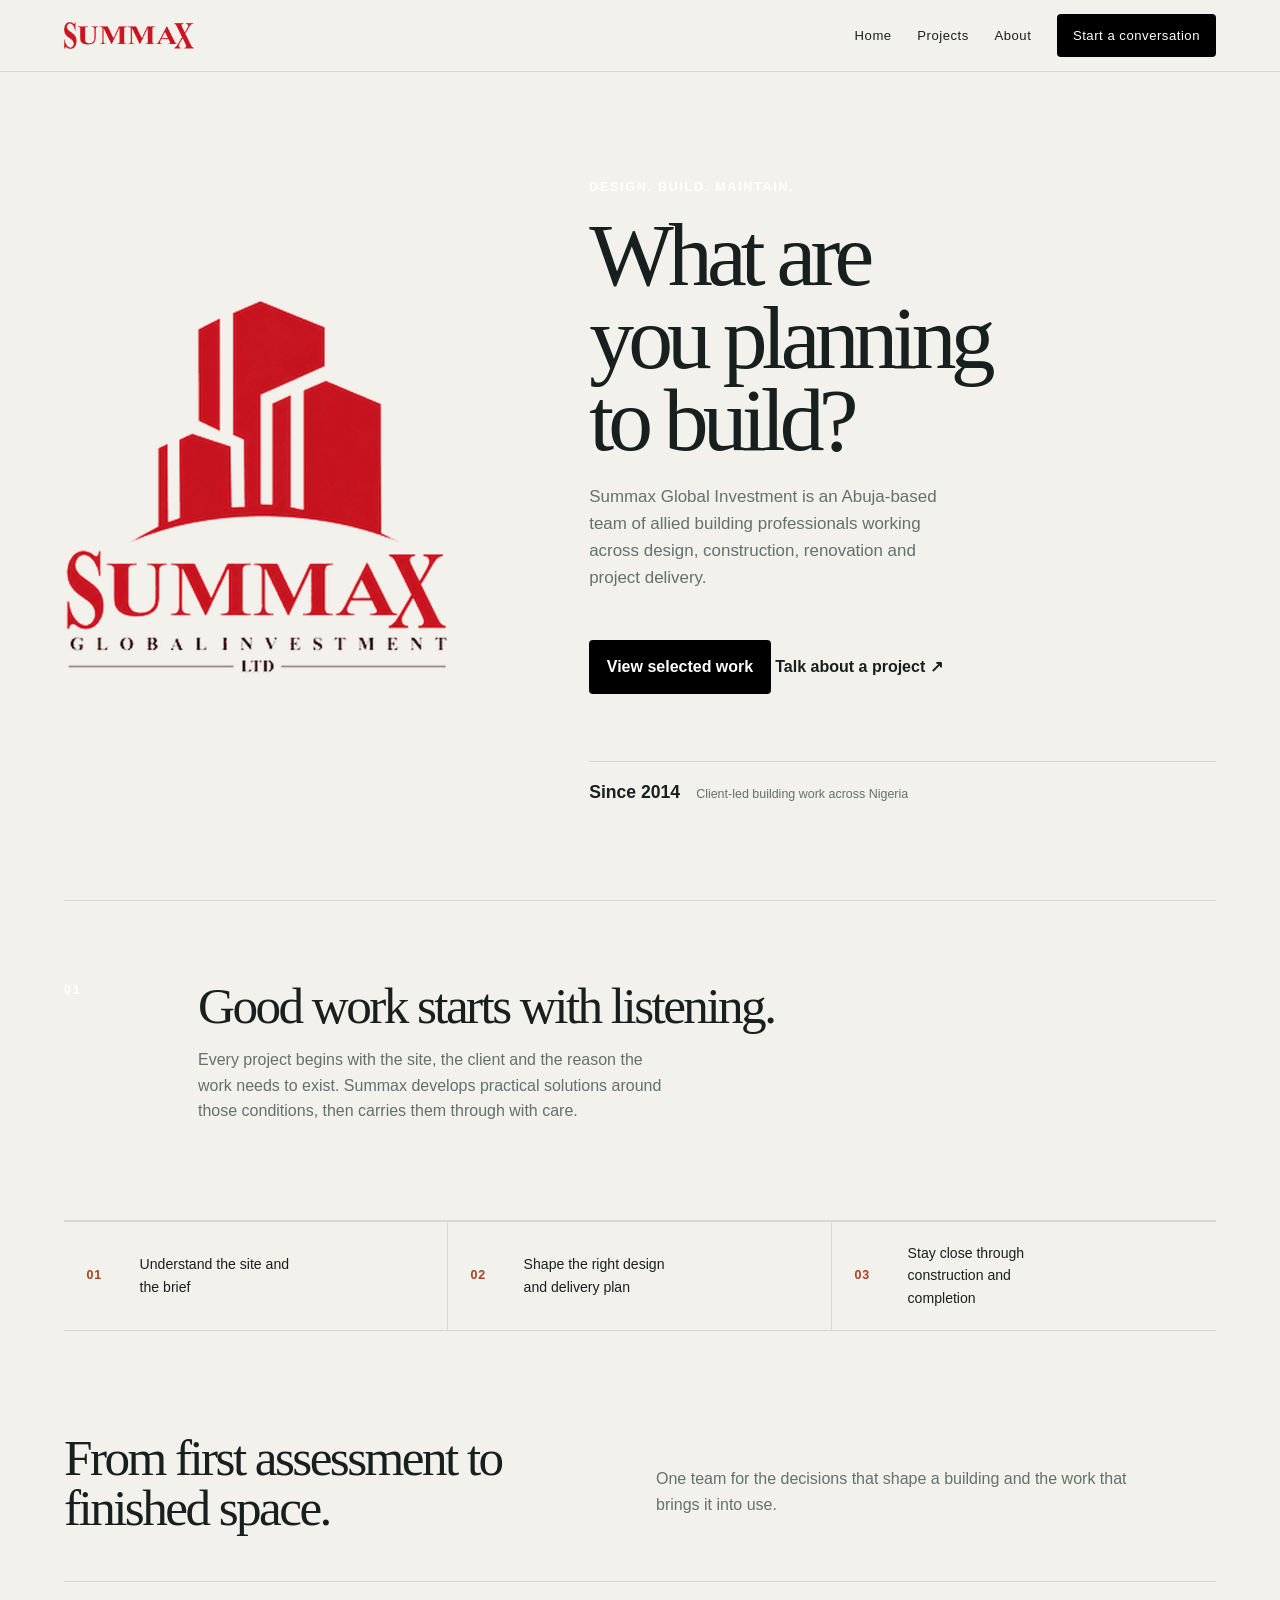
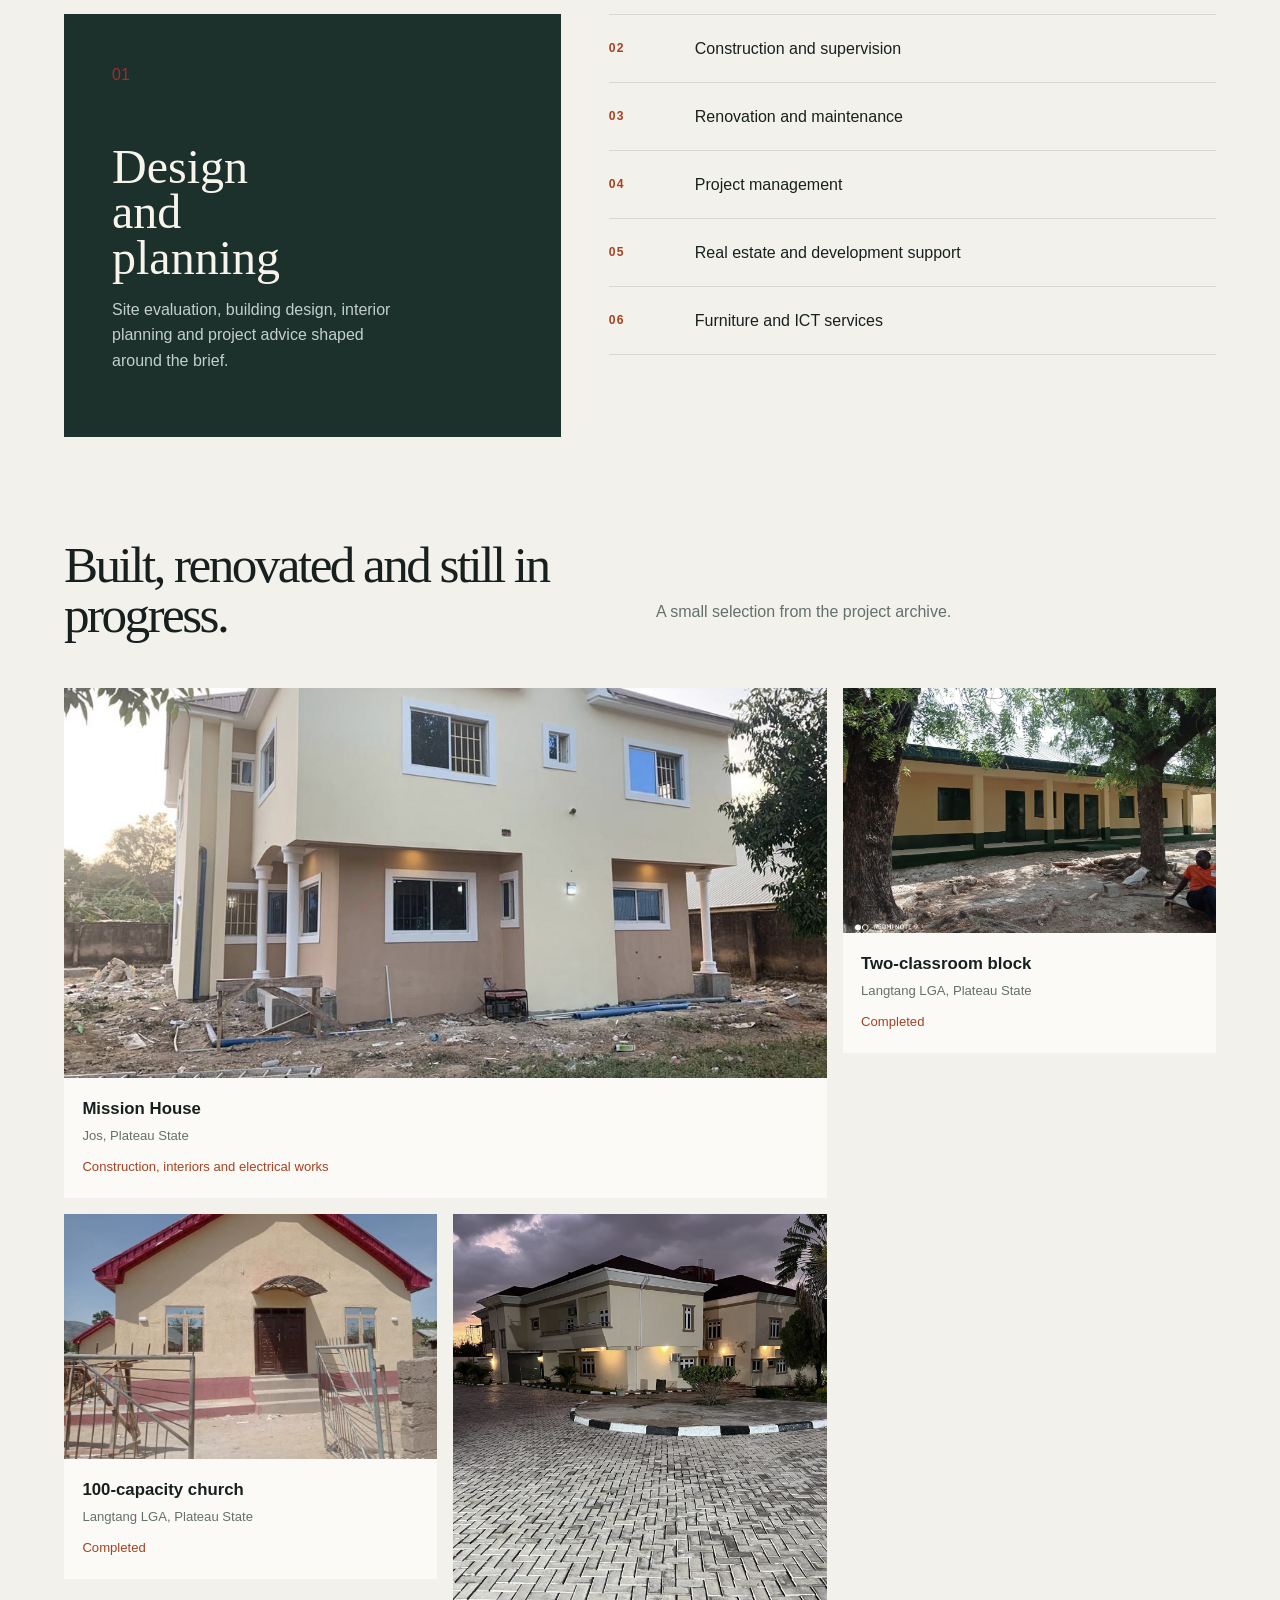
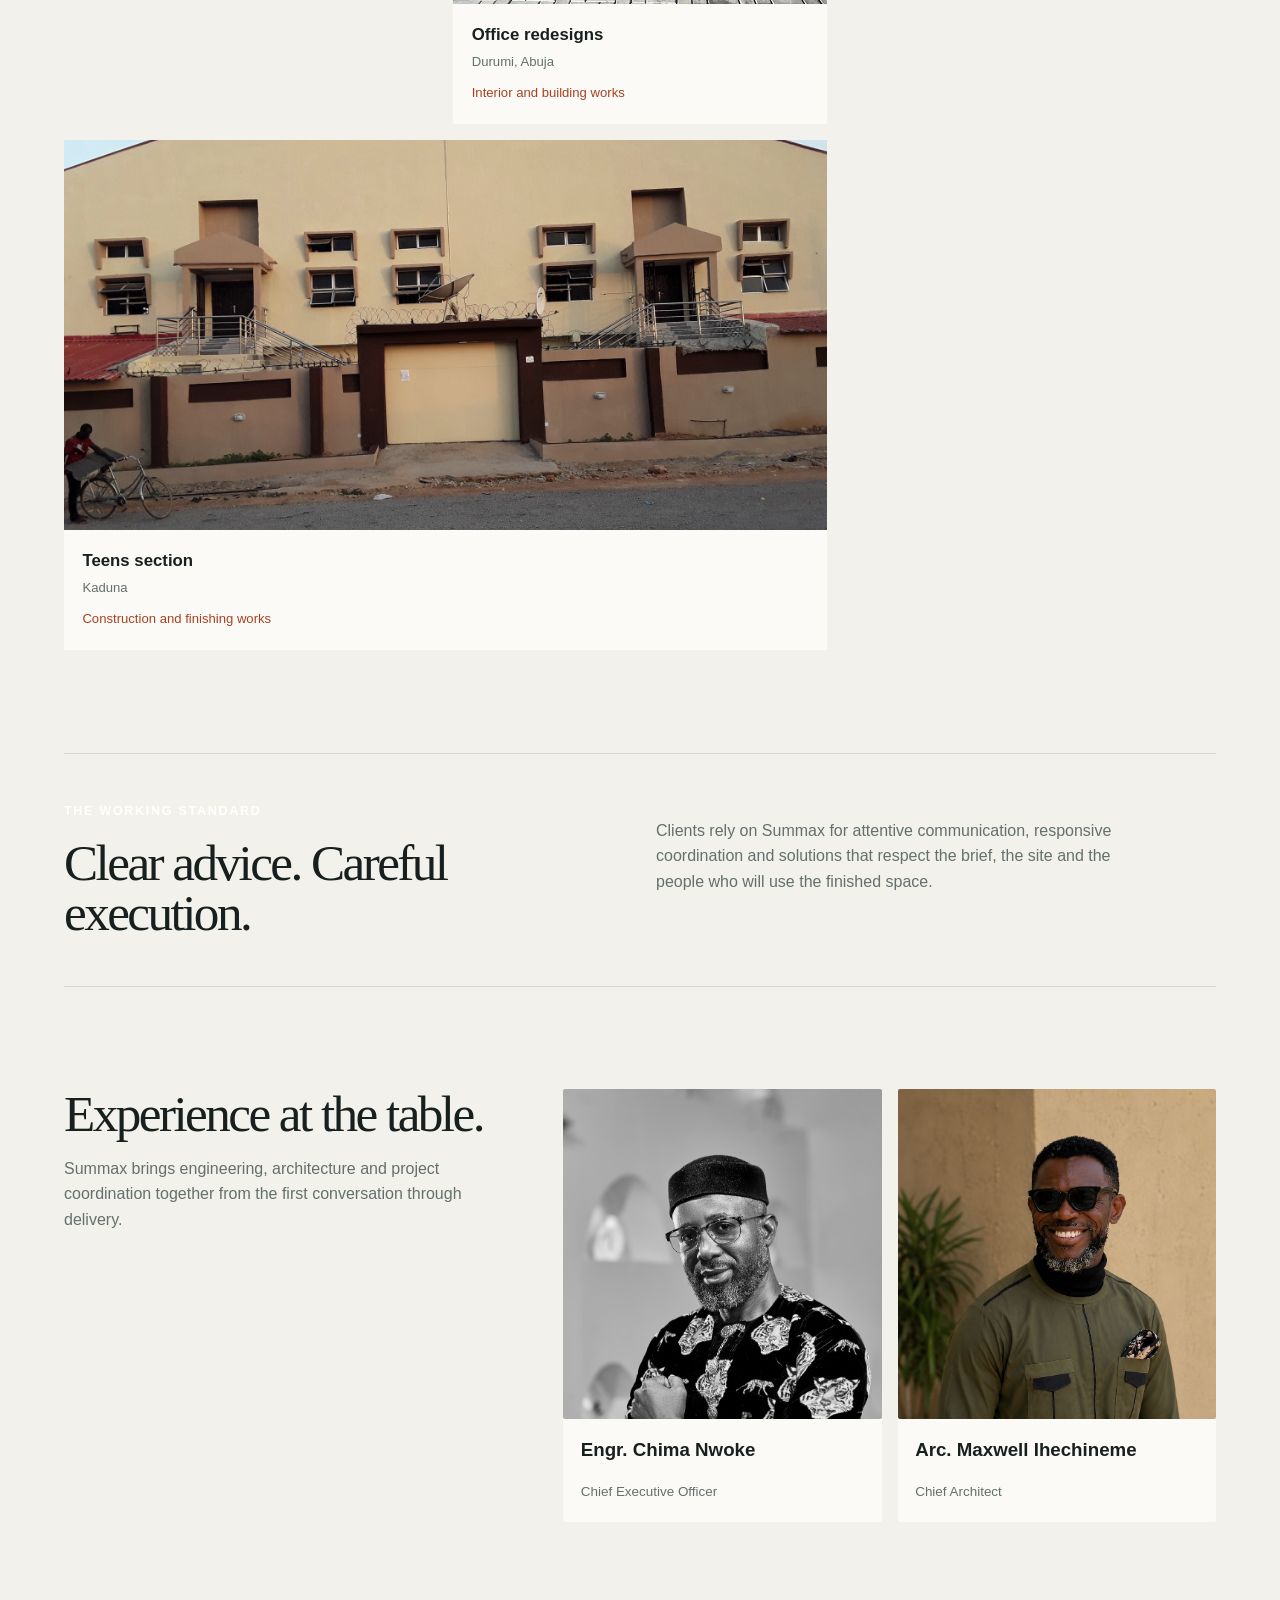
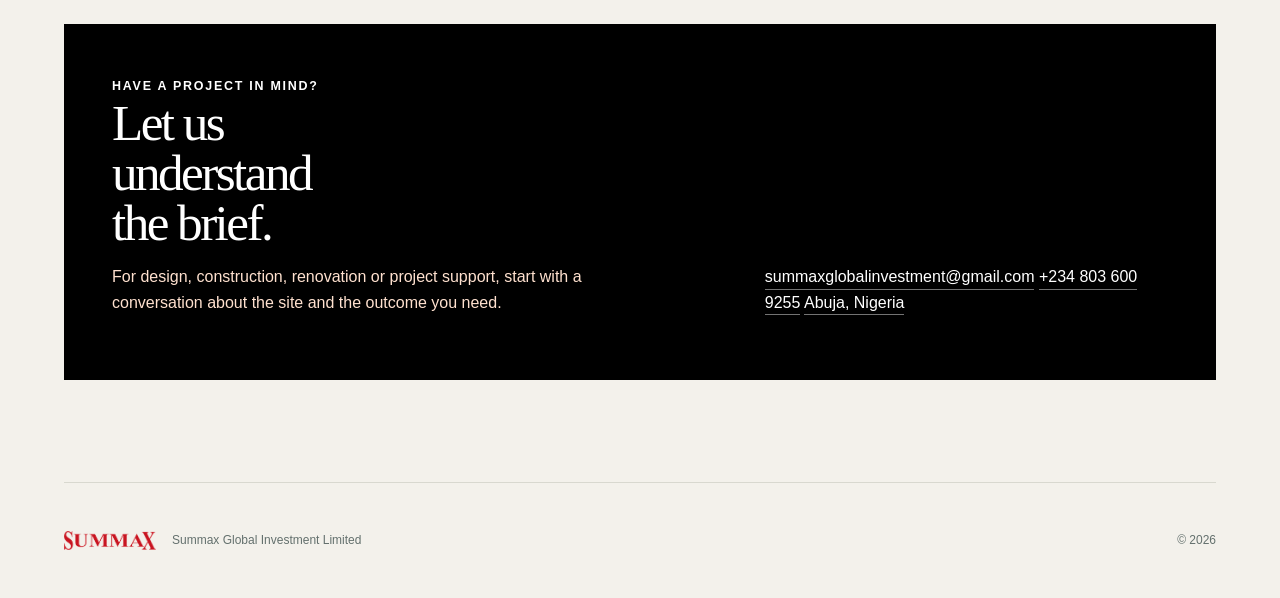
==== index.html @ 80366b3c "Update website changes" ====
<!DOCTYPE html>
<html xmlns="http://www.w3.org/1999/xhtml" lang="en" xml:lang="en"><head>

<meta charset="utf-8">
<meta name="generator" content="quarto-1.9.36">

<meta name="viewport" content="width=device-width, initial-scale=1.0, user-scalable=yes">


<title>Summax Global Investment</title>
<style>
/* Default styles provided by pandoc.
** See https://pandoc.org/MANUAL.html#variables-for-html for config info.
*/
code{white-space: pre-wrap;}
span.smallcaps{font-variant: small-caps;}
div.columns{display: flex; gap: min(4vw, 1.5em);}
div.column{flex: auto; overflow-x: auto;}
div.hanging-indent{margin-left: 1.5em; text-indent: -1.5em;}
ul.task-list{list-style: none;}
ul.task-list li input[type="checkbox"] {
  width: 0.8em;
  margin: 0 0.8em 0.2em -1em; /* quarto-specific, see https://github.com/quarto-dev/quarto-cli/issues/4556 */ 
  vertical-align: middle;
}
.display.math{display: block; text-align: center; margin: 0.5rem auto;}
</style>


<link href="./assets/summax_icon_transparent_large.png" rel="icon" type="image/png">
<script src="site_libs/clipboard/clipboard.min.js"></script>
<script src="site_libs/quarto-html/tabby.min.js"></script>
<script src="site_libs/quarto-html/popper.min.js"></script>
<script src="site_libs/quarto-html/tippy.umd.min.js"></script>
<link href="site_libs/quarto-html/tippy.css" rel="stylesheet">
<link href="site_libs/quarto-html/light-border.css" rel="stylesheet">
<link href="site_libs/quarto-html/quarto-html-640605f58ae58ee79329c070719e555b.min.css" rel="stylesheet" append-hash="true" data-mode="light">
<link href="site_libs/quarto-html/quarto-syntax-highlighting-845c23b38eaddc0f92fda52bfe77a8c8.css" rel="stylesheet" id="quarto-text-highlighting-styles">
<style>html{ scroll-behavior: smooth; }</style>


<link rel="stylesheet" href="styles.css">
</head>

<body>


<header id="title-block-header">
<h1 class="title">Summax Global Investment</h1>

</header>


<nav class="site-nav" aria-label="Main navigation">
<a class="site-nav-brand" href="index.html" aria-label="Summax Global Investment — home"><img class="brand-full" src="assets/logo-wordmark.png" alt="Summax Global Investment" width="849" height="177"></a>
<div class="site-nav-links">
<a href="index.html">Home</a><a href="projects.html">Projects</a><a href="about.html">About</a><a class="site-nav-cta" href="about.html#contact"><span class="cta-full">Start a conversation</span><span class="cta-short">Contact</span></a>
</div>
</nav>
<div class="hero">
<div class="hero-logo">
<p><img src="assets/logo-lockup.png" alt="Summax Global Investment" width="572" height="560"></p>
</div>
<div class="hero-copy">
<p class="kicker">
Design. Build. Maintain.
</p>
<h1 id="what-are-you-planning-to-build">What are you planning to build?</h1>
<p>Summax Global Investment is an Abuja-based team of allied building professionals working across design, construction, renovation and project delivery.</p>
<div class="hero-actions">
<p><a class="button button-primary" href="#projects">View selected work</a> <a class="text-link" href="#contact">Talk about a project <span aria-hidden="true">↗</span></a></p>
</div>
<div class="hero-note">
<strong>Since 2014</strong><span>Client-led building work across Nigeria</span>
</div>
</div>
</div>
<div class="intro-band">
<div class="section-index">
01
</div>
<div>
<h2>
Good work starts with listening.
</h2>
<p>
Every project begins with the site, the client and the reason the work needs to exist. Summax develops practical solutions around those conditions, then carries them through with care.
</p>
</div>
</div>
<div class="approach-strip" aria-label="How Summax works">
<div>
<strong>01</strong><span>Understand the site and the brief</span>
</div>
<div>
<strong>02</strong><span>Shape the right design and delivery plan</span>
</div>
<div>
<strong>03</strong><span>Stay close through construction and completion</span>
</div>
</div>
<h2 id="services">Services</h2>
<div class="section-heading">
<h2>
From first assessment to finished space.
</h2>
<p>
One team for the decisions that shape a building and the work that brings it into use.
</p>
</div>
<div class="services-grid">
<div class="service-feature">
<span class="service-number">01</span>
<h3>
Design and planning
</h3>
<p>
Site evaluation, building design, interior planning and project advice shaped around the brief.
</p>
</div>
<div class="service-list">
<div>
<strong>02</strong><span>Construction and supervision</span>
</div>
<div>
<strong>03</strong><span>Renovation and maintenance</span>
</div>
<div>
<strong>04</strong><span>Project management</span>
</div>
<div>
<strong>05</strong><span>Real estate and development support</span>
</div>
<div>
<strong>06</strong><span>Furniture and ICT services</span>
</div>
</div>
</div>
<h2 id="projects">Selected work</h2>
<div class="section-heading section-heading-projects">
<h2>
Built, renovated and still in progress.
</h2>
<p>
A small selection from the project archive.
</p>
</div>
<div class="project-grid">
<div class="project-card project-card-wide">
<img src="assets/projects/mission-house-back.jpg" alt="Mission House exterior and surrounding site">
<div class="project-copy">
<h3>
Mission House
</h3>
<p>
Jos, Plateau State
</p>
<span>Construction, interiors and electrical works</span>
</div>
</div>
<div class="project-card">
<img src="assets/projects/langtang-school.jpg" alt="Completed classroom block at Langtang">
<div class="project-copy">
<h3>
Two-classroom block
</h3>
<p>
Langtang LGA, Plateau State
</p>
<span>Completed</span>
</div>
</div>
<div class="project-card">
<img src="assets/projects/church-front.jpg" alt="Front elevation of a 100-capacity church">
<div class="project-copy">
<h3>
100-capacity church
</h3>
<p>
Langtang LGA, Plateau State
</p>
<span>Completed</span>
</div>
</div>
<div class="project-card project-card-tall">
<img src="assets/projects/durumi-office.jpg" alt="Redesigned Living Faith Church office in Durumi">
<div class="project-copy">
<h3>
Office redesigns
</h3>
<p>
Durumi, Abuja
</p>
<span>Interior and building works</span>
</div>
</div>
<div class="project-card project-card-wide">
<img src="assets/projects/teens-church.jpg" alt="Living Faith Church teens section under construction">
<div class="project-copy">
<h3>
Teens section
</h3>
<p>
Kaduna
</p>
<span>Construction and finishing works</span>
</div>
</div>
</div>
<div class="project-detail">
<div>
<span class="kicker">The working standard</span>
<h2>
Clear advice. Careful execution.
</h2>
</div>
<p>
Clients rely on Summax for attentive communication, responsive coordination and solutions that respect the brief, the site and the people who will use the finished space.
</p>
</div>
<h2 id="team">The people behind the work</h2>
<div class="team-layout">
<div class="team-intro">
<h2>
Experience at the table.
</h2>
<p>
Summax brings engineering, architecture and project coordination together from the first conversation through delivery.
</p>
</div>
<div class="team-grid">
<div class="person-card">
<img src="assets/people/chima-nwoke.jpg" class="img-fluid" alt="Portrait of Engr. Chima Nwoke">
<h3>
Engr. Chima Nwoke
</h3>
<p>
Chief Executive Officer
</p>
</div>
<div class="person-card">
<img src="assets/people/maxwell-ihechineme.jpg" class="img-fluid" alt="Portrait of Arc. Maxwell Ihechineme">
<h3>
Arc. Maxwell Ihechineme
</h3>
<p>
Chief Architect
</p>
</div>
</div>
</div>
<div id="contact" class="contact-panel">
<div>
<span class="kicker">Have a project in mind?</span>
<h2>
Let us understand the brief.
</h2>
<p>
For design, construction, renovation or project support, start with a conversation about the site and the outcome you need.
</p>
</div>
<div class="contact-details">
<p><a href="mailto:summaxglobalinvestment@gmail.com">summaxglobalinvestment@gmail.com</a> <a href="tel:+2348036009255">+234 803 600 9255</a> <span>Abuja, Nigeria</span></p>
</div>
</div>
<footer>
<img src="assets/logo-wordmark.png" alt="Summax Global Investment" width="849" height="177"> <span>Summax Global Investment Limited</span> <span>© 2026</span>
</footer>


<script id="quarto-html-after-body" type="application/javascript">
  window.document.addEventListener("DOMContentLoaded", function (event) {
    const tabsets =  window.document.querySelectorAll(".panel-tabset-tabby")
    tabsets.forEach(function(tabset) {
      const tabby = new Tabby('#' + tabset.id);
    });
    const isCodeAnnotation = (el) => {
      for (const clz of el.classList) {
        if (clz.startsWith('code-annotation-')) {                     
          return true;
        }
      }
      return false;
    }
    const onCopySuccess = function(e) {
      // button target
      const button = e.trigger;
      // don't keep focus
      button.blur();
      // flash "checked"
      button.classList.add('code-copy-button-checked');
      var currentTitle = button.getAttribute("title");
      button.setAttribute("title", "Copied!");
      let tooltip;
      if (window.bootstrap) {
        button.setAttribute("data-bs-toggle", "tooltip");
        button.setAttribute("data-bs-placement", "left");
        button.setAttribute("data-bs-title", "Copied!");
        tooltip = new bootstrap.Tooltip(button, 
          { trigger: "manual", 
            customClass: "code-copy-button-tooltip",
            offset: [0, -8]});
        tooltip.show();    
      }
      setTimeout(function() {
        if (tooltip) {
          tooltip.hide();
          button.removeAttribute("data-bs-title");
          button.removeAttribute("data-bs-toggle");
          button.removeAttribute("data-bs-placement");
        }
        button.setAttribute("title", currentTitle);
        button.classList.remove('code-copy-button-checked');
      }, 1000);
      // clear code selection
      e.clearSelection();
    }
    const getTextToCopy = function(trigger) {
      const outerScaffold = trigger.parentElement.cloneNode(true);
      const codeEl = outerScaffold.querySelector('code');
      for (const childEl of codeEl.children) {
        if (isCodeAnnotation(childEl)) {
          childEl.remove();
        }
      }
      return codeEl.innerText;
    }
    const clipboard = new window.ClipboardJS('.code-copy-button:not([data-in-quarto-modal])', {
      text: getTextToCopy
    });
    clipboard.on('success', onCopySuccess);
    if (window.document.getElementById('quarto-embedded-source-code-modal')) {
      const clipboardModal = new window.ClipboardJS('.code-copy-button[data-in-quarto-modal]', {
        text: getTextToCopy,
        container: window.document.getElementById('quarto-embedded-source-code-modal')
      });
      clipboardModal.on('success', onCopySuccess);
    }
      var localhostRegex = new RegExp(/^(?:http|https):\/\/localhost\:?[0-9]*\//);
      var mailtoRegex = new RegExp(/^mailto:/);
        var filterRegex = new RegExp("https:\\/\\/summax-global-investment\\.github\\.io\\/");
      var isInternal = (href) => {
          return filterRegex.test(href) || localhostRegex.test(href) || mailtoRegex.test(href);
      }
      // Inspect non-navigation links and adorn them if external
     var links = window.document.querySelectorAll('a[href]:not(.nav-link):not(.navbar-brand):not(.toc-action):not(.sidebar-link):not(.sidebar-item-toggle):not(.pagination-link):not(.no-external):not([aria-hidden]):not(.dropdown-item):not(.quarto-navigation-tool):not(.about-link)');
      for (var i=0; i<links.length; i++) {
        const link = links[i];
        if (!isInternal(link.href)) {
          // undo the damage that might have been done by quarto-nav.js in the case of
          // links that we want to consider external
          if (link.dataset.originalHref !== undefined) {
            link.href = link.dataset.originalHref;
          }
        }
      }
    function tippyHover(el, contentFn, onTriggerFn, onUntriggerFn) {
      const config = {
        allowHTML: true,
        maxWidth: 500,
        delay: 100,
        arrow: false,
        appendTo: function(el) {
            return el.parentElement;
        },
        interactive: true,
        interactiveBorder: 10,
        theme: 'light-border',
        placement: 'bottom-start',
      };
      if (contentFn) {
        config.content = contentFn;
      }
      if (onTriggerFn) {
        config.onTrigger = onTriggerFn;
      }
      if (onUntriggerFn) {
        config.onUntrigger = onUntriggerFn;
      }
      window.tippy(el, config); 
    }
    const noterefs = window.document.querySelectorAll('a[role="doc-noteref"]');
    for (var i=0; i<noterefs.length; i++) {
      const ref = noterefs[i];
      tippyHover(ref, function() {
        // use id or data attribute instead here
        let href = ref.getAttribute('data-footnote-href') || ref.getAttribute('href');
        try { href = new URL(href).hash; } catch {}
        const id = href.replace(/^#\/?/, "");
        const note = window.document.getElementById(id);
        if (note) {
          return note.innerHTML;
        } else {
          return "";
        }
      });
    }
    const xrefs = window.document.querySelectorAll('a.quarto-xref');
    const processXRef = (id, note) => {
      // Strip column container classes
      const stripColumnClz = (el) => {
        el.classList.remove("page-full", "page-columns");
        if (el.children) {
          for (const child of el.children) {
            stripColumnClz(child);
          }
        }
      }
      stripColumnClz(note)
      if (id === null || id.startsWith('sec-')) {
        // Special case sections, only their first couple elements
        const container = document.createElement("div");
        if (note.children && note.children.length > 2) {
          container.appendChild(note.children[0].cloneNode(true));
          for (let i = 1; i < note.children.length; i++) {
            const child = note.children[i];
            if (child.tagName === "P" && child.innerText === "") {
              continue;
            } else {
              container.appendChild(child.cloneNode(true));
              break;
            }
          }
          if (window.Quarto?.typesetMath) {
            window.Quarto.typesetMath(container);
          }
          return container.innerHTML
        } else {
          if (window.Quarto?.typesetMath) {
            window.Quarto.typesetMath(note);
          }
          return note.innerHTML;
        }
      } else {
        // Remove any anchor links if they are present
        const anchorLink = note.querySelector('a.anchorjs-link');
        if (anchorLink) {
          anchorLink.remove();
        }
        if (window.Quarto?.typesetMath) {
          window.Quarto.typesetMath(note);
        }
        if (note.classList.contains("callout")) {
          return note.outerHTML;
        } else {
          return note.innerHTML;
        }
      }
    }
    for (var i=0; i<xrefs.length; i++) {
      const xref = xrefs[i];
      tippyHover(xref, undefined, function(instance) {
        instance.disable();
        let url = xref.getAttribute('href');
        let hash = undefined; 
        if (url.startsWith('#')) {
          hash = url;
        } else {
          try { hash = new URL(url).hash; } catch {}
        }
        if (hash) {
          const id = hash.replace(/^#\/?/, "");
          const note = window.document.getElementById(id);
          if (note !== null) {
            try {
              const html = processXRef(id, note.cloneNode(true));
              instance.setContent(html);
            } finally {
              instance.enable();
              instance.show();
            }
          } else {
            // See if we can fetch this
            fetch(url.split('#')[0])
            .then(res => res.text())
            .then(html => {
              const parser = new DOMParser();
              const htmlDoc = parser.parseFromString(html, "text/html");
              const note = htmlDoc.getElementById(id);
              if (note !== null) {
                const html = processXRef(id, note);
                instance.setContent(html);
              } 
            }).finally(() => {
              instance.enable();
              instance.show();
            });
          }
        } else {
          // See if we can fetch a full url (with no hash to target)
          // This is a special case and we should probably do some content thinning / targeting
          fetch(url)
          .then(res => res.text())
          .then(html => {
            const parser = new DOMParser();
            const htmlDoc = parser.parseFromString(html, "text/html");
            const note = htmlDoc.querySelector('main.content');
            if (note !== null) {
              // This should only happen for chapter cross references
              // (since there is no id in the URL)
              // remove the first header
              if (note.children.length > 0 && note.children[0].tagName === "HEADER") {
                note.children[0].remove();
              }
              const html = processXRef(null, note);
              instance.setContent(html);
            } 
          }).finally(() => {
            instance.enable();
            instance.show();
          });
        }
      }, function(instance) {
      });
    }
        let selectedAnnoteEl;
        const selectorForAnnotation = ( cell, annotation) => {
          let cellAttr = 'data-code-cell="' + cell + '"';
          let lineAttr = 'data-code-annotation="' +  annotation + '"';
          const selector = 'span[' + cellAttr + '][' + lineAttr + ']';
          return selector;
        }
        const selectCodeLines = (annoteEl) => {
          const doc = window.document;
          const targetCell = annoteEl.getAttribute("data-target-cell");
          const targetAnnotation = annoteEl.getAttribute("data-target-annotation");
          const annoteSpan = window.document.querySelector(selectorForAnnotation(targetCell, targetAnnotation));
          const lines = annoteSpan.getAttribute("data-code-lines").split(",");
          const lineIds = lines.map((line) => {
            return targetCell + "-" + line;
          })
          let top = null;
          let height = null;
          let parent = null;
          if (lineIds.length > 0) {
              //compute the position of the single el (top and bottom and make a div)
              const el = window.document.getElementById(lineIds[0]);
              top = el.offsetTop;
              height = el.offsetHeight;
              parent = el.parentElement.parentElement;
            if (lineIds.length > 1) {
              const lastEl = window.document.getElementById(lineIds[lineIds.length - 1]);
              const bottom = lastEl.offsetTop + lastEl.offsetHeight;
              height = bottom - top;
            }
            if (top !== null && height !== null && parent !== null) {
              // cook up a div (if necessary) and position it 
              let div = window.document.getElementById("code-annotation-line-highlight");
              if (div === null) {
                div = window.document.createElement("div");
                div.setAttribute("id", "code-annotation-line-highlight");
                div.style.position = 'absolute';
                parent.appendChild(div);
              }
              div.style.top = top - 2 + "px";
              div.style.height = height + 4 + "px";
              div.style.left = 0;
              let gutterDiv = window.document.getElementById("code-annotation-line-highlight-gutter");
              if (gutterDiv === null) {
                gutterDiv = window.document.createElement("div");
                gutterDiv.setAttribute("id", "code-annotation-line-highlight-gutter");
                gutterDiv.style.position = 'absolute';
                const codeCell = window.document.getElementById(targetCell);
                const gutter = codeCell.querySelector('.code-annotation-gutter');
                gutter.appendChild(gutterDiv);
              }
              gutterDiv.style.top = top - 2 + "px";
              gutterDiv.style.height = height + 4 + "px";
            }
            selectedAnnoteEl = annoteEl;
          }
        };
        const unselectCodeLines = () => {
          const elementsIds = ["code-annotation-line-highlight", "code-annotation-line-highlight-gutter"];
          elementsIds.forEach((elId) => {
            const div = window.document.getElementById(elId);
            if (div) {
              div.remove();
            }
          });
          selectedAnnoteEl = undefined;
        };
          // Handle positioning of the toggle
      window.addEventListener(
        "resize",
        throttle(() => {
          elRect = undefined;
          if (selectedAnnoteEl) {
            selectCodeLines(selectedAnnoteEl);
          }
        }, 10)
      );
      function throttle(fn, ms) {
      let throttle = false;
      let timer;
        return (...args) => {
          if(!throttle) { // first call gets through
              fn.apply(this, args);
              throttle = true;
          } else { // all the others get throttled
              if(timer) clearTimeout(timer); // cancel #2
              timer = setTimeout(() => {
                fn.apply(this, args);
                timer = throttle = false;
              }, ms);
          }
        };
      }
        // Attach click handler to the DT
        const annoteDls = window.document.querySelectorAll('dt[data-target-cell]');
        for (const annoteDlNode of annoteDls) {
          annoteDlNode.addEventListener('click', (event) => {
            const clickedEl = event.target;
            if (clickedEl !== selectedAnnoteEl) {
              unselectCodeLines();
              const activeEl = window.document.querySelector('dt[data-target-cell].code-annotation-active');
              if (activeEl) {
                activeEl.classList.remove('code-annotation-active');
              }
              selectCodeLines(clickedEl);
              clickedEl.classList.add('code-annotation-active');
            } else {
              // Unselect the line
              unselectCodeLines();
              clickedEl.classList.remove('code-annotation-active');
            }
          });
        }
    const findCites = (el) => {
      const parentEl = el.parentElement;
      if (parentEl) {
        const cites = parentEl.dataset.cites;
        if (cites) {
          return {
            el,
            cites: cites.split(' ')
          };
        } else {
          return findCites(el.parentElement)
        }
      } else {
        return undefined;
      }
    };
    var bibliorefs = window.document.querySelectorAll('a[role="doc-biblioref"]');
    for (var i=0; i<bibliorefs.length; i++) {
      const ref = bibliorefs[i];
      const citeInfo = findCites(ref);
      if (citeInfo) {
        tippyHover(citeInfo.el, function() {
          var popup = window.document.createElement('div');
          citeInfo.cites.forEach(function(cite) {
            var citeDiv = window.document.createElement('div');
            citeDiv.classList.add('hanging-indent');
            citeDiv.classList.add('csl-entry');
            var biblioDiv = window.document.getElementById('ref-' + cite);
            if (biblioDiv) {
              citeDiv.innerHTML = biblioDiv.innerHTML;
            }
            popup.appendChild(citeDiv);
          });
          return popup.innerHTML;
        });
      }
    }
  });
  </script>




<script src="site_libs/quarto-html/zenscroll-min.js"></script>
</body></html>
---- site_libs/quarto-html/tippy.css ----
.tippy-box[data-animation=fade][data-state=hidden]{opacity:0}[data-tippy-root]{max-width:calc(100vw - 10px)}.tippy-box{position:relative;background-color:#333;color:#fff;border-radius:4px;font-size:14px;line-height:1.4;white-space:normal;outline:0;transition-property:transform,visibility,opacity}.tippy-box[data-placement^=top]>.tippy-arrow{bottom:0}.tippy-box[data-placement^=top]>.tippy-arrow:before{bottom:-7px;left:0;border-width:8px 8px 0;border-top-color:initial;transform-origin:center top}.tippy-box[data-placement^=bottom]>.tippy-arrow{top:0}.tippy-box[data-placement^=bottom]>.tippy-arrow:before{top:-7px;left:0;border-width:0 8px 8px;border-bottom-color:initial;transform-origin:center bottom}.tippy-box[data-placement^=left]>.tippy-arrow{right:0}.tippy-box[data-placement^=left]>.tippy-arrow:before{border-width:8px 0 8px 8px;border-left-color:initial;right:-7px;transform-origin:center left}.tippy-box[data-placement^=right]>.tippy-arrow{left:0}.tippy-box[data-placement^=right]>.tippy-arrow:before{left:-7px;border-width:8px 8px 8px 0;border-right-color:initial;transform-origin:center right}.tippy-box[data-inertia][data-state=visible]{transition-timing-function:cubic-bezier(.54,1.5,.38,1.11)}.tippy-arrow{width:16px;height:16px;color:#333}.tippy-arrow:before{content:"";position:absolute;border-color:transparent;border-style:solid}.tippy-content{position:relative;padding:5px 9px;z-index:1}
---- site_libs/quarto-html/light-border.css ----
.tippy-box[data-theme~=light-border]{background-color:#fff;background-clip:padding-box;border:1px solid rgba(0,8,16,.15);color:#333;box-shadow:0 4px 14px -2px rgba(0,8,16,.08)}.tippy-box[data-theme~=light-border]>.tippy-backdrop{background-color:#fff}.tippy-box[data-theme~=light-border]>.tippy-arrow:after,.tippy-box[data-theme~=light-border]>.tippy-svg-arrow:after{content:"";position:absolute;z-index:-1}.tippy-box[data-theme~=light-border]>.tippy-arrow:after{border-color:transparent;border-style:solid}.tippy-box[data-theme~=light-border][data-placement^=top]>.tippy-arrow:before{border-top-color:#fff}.tippy-box[data-theme~=light-border][data-placement^=top]>.tippy-arrow:after{border-top-color:rgba(0,8,16,.2);border-width:7px 7px 0;top:17px;left:1px}.tippy-box[data-theme~=light-border][data-placement^=top]>.tippy-svg-arrow>svg{top:16px}.tippy-box[data-theme~=light-border][data-placement^=top]>.tippy-svg-arrow:after{top:17px}.tippy-box[data-theme~=light-border][data-placement^=bottom]>.tippy-arrow:before{border-bottom-color:#fff;bottom:16px}.tippy-box[data-theme~=light-border][data-placement^=bottom]>.tippy-arrow:after{border-bottom-color:rgba(0,8,16,.2);border-width:0 7px 7px;bottom:17px;left:1px}.tippy-box[data-theme~=light-border][data-placement^=bottom]>.tippy-svg-arrow>svg{bottom:16px}.tippy-box[data-theme~=light-border][data-placement^=bottom]>.tippy-svg-arrow:after{bottom:17px}.tippy-box[data-theme~=light-border][data-placement^=left]>.tippy-arrow:before{border-left-color:#fff}.tippy-box[data-theme~=light-border][data-placement^=left]>.tippy-arrow:after{border-left-color:rgba(0,8,16,.2);border-width:7px 0 7px 7px;left:17px;top:1px}.tippy-box[data-theme~=light-border][data-placement^=left]>.tippy-svg-arrow>svg{left:11px}.tippy-box[data-theme~=light-border][data-placement^=left]>.tippy-svg-arrow:after{left:12px}.tippy-box[data-theme~=light-border][data-placement^=right]>.tippy-arrow:before{border-right-color:#fff;right:16px}.tippy-box[data-theme~=light-border][data-placement^=right]>.tippy-arrow:after{border-width:7px 7px 7px 0;right:17px;top:1px;border-right-color:rgba(0,8,16,.2)}.tippy-box[data-theme~=light-border][data-placement^=right]>.tippy-svg-arrow>svg{right:11px}.tippy-box[data-theme~=light-border][data-placement^=right]>.tippy-svg-arrow:after{right:12px}.tippy-box[data-theme~=light-border]>.tippy-svg-arrow{fill:#fff}.tippy-box[data-theme~=light-border]>.tippy-svg-arrow:after{background-image:url([data-uri]);background-size:16px 6px;width:16px;height:6px}
---- site_libs/quarto-html/quarto-html-640605f58ae58ee79329c070719e555b.min.css ----
.top-right{position:absolute;top:1em;right:1em}.visually-hidden{border:0;clip:rect(0 0 0 0);height:auto;margin:0;overflow:hidden;padding:0;position:absolute;width:1px;white-space:nowrap}.hidden{display:none !important}.zindex-bottom{z-index:-1 !important}figure.figure{display:block}.quarto-layout-panel{margin-bottom:1em}.quarto-layout-panel>figure{width:100%}.quarto-layout-panel>figure>figcaption,.quarto-layout-panel>.panel-caption{margin-top:10pt}.quarto-layout-panel>.table-caption{margin-top:0px}.table-caption p{margin-bottom:.5em}.quarto-layout-row{display:flex;flex-direction:row;align-items:flex-start}.quarto-layout-valign-top{align-items:flex-start}.quarto-layout-valign-bottom{align-items:flex-end}.quarto-layout-valign-center{align-items:center}.quarto-layout-cell{position:relative;margin-right:20px}.quarto-layout-cell:last-child{margin-right:0}.quarto-layout-cell figure,.quarto-layout-cell>p{margin:.2em}.quarto-layout-cell img{max-width:100%}.quarto-layout-cell .html-widget{width:100% !important}.quarto-layout-cell div figure p{margin:0}.quarto-layout-cell figure{display:block;margin-inline-start:0;margin-inline-end:0}.quarto-layout-cell table{display:inline-table}.quarto-layout-cell-subref figcaption,figure .quarto-layout-row figure figcaption{text-align:center;font-style:italic}.quarto-figure{position:relative;margin-bottom:1em}.quarto-figure>figure{width:100%;margin-bottom:0}.quarto-figure-left>figure>p,.quarto-figure-left>figure>div{text-align:left}.quarto-figure-center>figure>p,.quarto-figure-center>figure>div{text-align:center}.quarto-figure-right>figure>p,.quarto-figure-right>figure>div{text-align:right}.quarto-figure>figure>div.cell-annotation,.quarto-figure>figure>div code{text-align:left}figure>p:empty{display:none}figure>p:first-child{margin-top:0;margin-bottom:0}figure>figcaption.quarto-float-caption-bottom{margin-bottom:.5em}figure>figcaption.quarto-float-caption-top{margin-top:.5em}div[id^=tbl-]{position:relative}.quarto-figure>.anchorjs-link{position:absolute;top:.6em;right:.5em}div[id^=tbl-]>.anchorjs-link{position:absolute;top:.7em;right:.3em}.quarto-figure:hover>.anchorjs-link,div[id^=tbl-]:hover>.anchorjs-link,h2:hover>.anchorjs-link,h3:hover>.anchorjs-link,h4:hover>.anchorjs-link,h5:hover>.anchorjs-link,h6:hover>.anchorjs-link,.reveal-anchorjs-link>.anchorjs-link{opacity:1}#title-block-header{margin-block-end:1rem;position:relative;margin-top:-1px}#title-block-header .abstract{margin-block-start:1rem}#title-block-header .abstract .abstract-title{font-weight:600}#title-block-header a{text-decoration:none}#title-block-header .author,#title-block-header .date,#title-block-header .doi{margin-block-end:.2rem}#title-block-header .quarto-title-block>div{display:flex}#title-block-header .quarto-title-block>div>h1{flex-grow:1}#title-block-header .quarto-title-block>div>button{flex-shrink:0;height:2.25rem;margin-top:0}tr.header>th>p:last-of-type{margin-bottom:0px}table,table.table{margin-top:.5rem;margin-bottom:.5rem}caption,.table-caption{padding-top:.5rem;padding-bottom:.5rem;text-align:center}figure.quarto-float-tbl figcaption.quarto-float-caption-top{margin-top:.5rem;margin-bottom:.25rem;text-align:center}figure.quarto-float-tbl figcaption.quarto-float-caption-bottom{padding-top:.25rem;margin-bottom:.5rem;text-align:center}.utterances{max-width:none;margin-left:-8px}iframe{margin-bottom:1em}details{margin-bottom:1em}details[show]{margin-bottom:0}details>summary{color:rgb(110.5,110.5,110.5)}details>summary>p:only-child{display:inline}div.code-copy-outer-scaffold{position:relative}dd code:not(.sourceCode),p code:not(.sourceCode){white-space:pre-wrap}code{white-space:pre}@media print{code{white-space:pre-wrap}}pre>code{display:block}pre>code.sourceCode{white-space:pre}pre>code.sourceCode>span>a:first-child::before{text-decoration:none}pre.code-overflow-wrap>code.sourceCode{white-space:pre-wrap}pre.code-overflow-scroll>code.sourceCode{white-space:pre}code a:any-link{color:inherit;text-decoration:none}code a:hover{color:inherit;text-decoration:underline}ul.task-list{padding-left:1em}[data-tippy-root]{display:inline-block}.tippy-content .footnote-back{display:none}.footnote-back{margin-left:.2em}.tippy-content{overflow-x:auto}.quarto-embedded-source-code{display:none}.quarto-unresolved-ref{font-weight:600}.quarto-cover-image{max-width:35%;float:right;margin-left:30px}.cell-output-display .widget-subarea{margin-bottom:1em}.cell-output-display:not(.no-overflow-x),.knitsql-table:not(.no-overflow-x){overflow-x:auto}.panel-input{margin-bottom:1em}.panel-input>div,.panel-input>div>div{display:inline-block;vertical-align:top;padding-right:12px}.panel-input>p:last-child{margin-bottom:0}.layout-sidebar{margin-bottom:1em}.layout-sidebar .tab-content{border:none}.tab-content>.page-columns.active{display:grid}div.sourceCode>iframe{width:100%;height:300px;margin-bottom:-0.5em}a{text-underline-offset:3px}.callout pre.sourceCode{padding-left:0}div.ansi-escaped-output{font-family:monospace;display:block}/*!
*
* ansi colors from IPython notebook's
*
* we also add `bright-[color]-` synonyms for the `-[color]-intense` classes since
* that seems to be what ansi_up emits
*
*/.ansi-black-fg{color:#3e424d}.ansi-black-bg{background-color:#3e424d}.ansi-black-intense-black,.ansi-bright-black-fg{color:#282c36}.ansi-black-intense-black,.ansi-bright-black-bg{background-color:#282c36}.ansi-red-fg{color:#e75c58}.ansi-red-bg{background-color:#e75c58}.ansi-red-intense-red,.ansi-bright-red-fg{color:#b22b31}.ansi-red-intense-red,.ansi-bright-red-bg{background-color:#b22b31}.ansi-green-fg{color:#00a250}.ansi-green-bg{background-color:#00a250}.ansi-green-intense-green,.ansi-bright-green-fg{color:#007427}.ansi-green-intense-green,.ansi-bright-green-bg{background-color:#007427}.ansi-yellow-fg{color:#ddb62b}.ansi-yellow-bg{background-color:#ddb62b}.ansi-yellow-intense-yellow,.ansi-bright-yellow-fg{color:#b27d12}.ansi-yellow-intense-yellow,.ansi-bright-yellow-bg{background-color:#b27d12}.ansi-blue-fg{color:#208ffb}.ansi-blue-bg{background-color:#208ffb}.ansi-blue-intense-blue,.ansi-bright-blue-fg{color:#0065ca}.ansi-blue-intense-blue,.ansi-bright-blue-bg{background-color:#0065ca}.ansi-magenta-fg{color:#d160c4}.ansi-magenta-bg{background-color:#d160c4}.ansi-magenta-intense-magenta,.ansi-bright-magenta-fg{color:#a03196}.ansi-magenta-intense-magenta,.ansi-bright-magenta-bg{background-color:#a03196}.ansi-cyan-fg{color:#60c6c8}.ansi-cyan-bg{background-color:#60c6c8}.ansi-cyan-intense-cyan,.ansi-bright-cyan-fg{color:#258f8f}.ansi-cyan-intense-cyan,.ansi-bright-cyan-bg{background-color:#258f8f}.ansi-white-fg{color:#c5c1b4}.ansi-white-bg{background-color:#c5c1b4}.ansi-white-intense-white,.ansi-bright-white-fg{color:#a1a6b2}.ansi-white-intense-white,.ansi-bright-white-bg{background-color:#a1a6b2}.ansi-default-inverse-fg{color:#fff}.ansi-default-inverse-bg{background-color:#000}.ansi-bold{font-weight:bold}.ansi-underline{text-decoration:underline}:root{--quarto-body-bg: #fff;--quarto-body-color: #222;--quarto-text-muted: rgb(110.5, 110.5, 110.5);--quarto-border-color: rgb(110.5, 110.5, 110.5);--quarto-border-width: 1px;--quarto-border-radius: 4px}table.gt_table{color:var(--quarto-body-color);font-size:1em;width:100%;background-color:rgba(0,0,0,0);border-top-width:inherit;border-bottom-width:inherit;border-color:var(--quarto-border-color)}table.gt_table th.gt_column_spanner_outer{color:var(--quarto-body-color);background-color:rgba(0,0,0,0);border-top-width:inherit;border-bottom-width:inherit;border-color:var(--quarto-border-color)}table.gt_table th.gt_col_heading{color:var(--quarto-body-color);font-weight:bold;background-color:rgba(0,0,0,0)}table.gt_table thead.gt_col_headings{border-bottom:1px solid currentColor;border-top-width:inherit;border-top-color:var(--quarto-border-color)}table.gt_table thead.gt_col_headings:not(:first-child){border-top-width:1px;border-top-color:var(--quarto-border-color)}table.gt_table td.gt_row{border-bottom-width:1px;border-bottom-color:var(--quarto-border-color);border-top-width:0px}table.gt_table tbody.gt_table_body{border-top-width:1px;border-bottom-width:1px;border-bottom-color:var(--quarto-border-color);border-top-color:currentColor}div.columns{display:initial;gap:initial}div.column{display:inline-block;overflow-x:initial;vertical-align:top;width:50%}.code-annotation-tip-content{word-wrap:break-word}.code-annotation-container-hidden{display:none !important}dl.code-annotation-container-grid{display:grid;grid-template-columns:min-content auto}dl.code-annotation-container-grid dt{grid-column:1}dl.code-annotation-container-grid dd{grid-column:2}pre.sourceCode.code-annotation-code{padding-right:0}code.sourceCode .code-annotation-anchor{z-index:100;position:relative;float:right;background-color:rgba(0,0,0,0)}input[type=checkbox]{margin-right:.5ch}:root{--mermaid-bg-color: #fff;--mermaid-edge-color: #999;--mermaid-node-fg-color: #222;--mermaid-fg-color: #222;--mermaid-fg-color--lighter: rgb(59.5, 59.5, 59.5);--mermaid-fg-color--lightest: #555555;--mermaid-font-family: sans-serif;--mermaid-label-bg-color: #fff;--mermaid-label-fg-color: #468;--mermaid-node-bg-color: rgba(68, 102, 136, 0.1);--mermaid-node-fg-color: #222}@media print{:root{font-size:11pt}#quarto-sidebar,#TOC,.nav-page{display:none}.page-columns .content{grid-column-start:page-start}.fixed-top{position:relative}.panel-caption,.figure-caption,figcaption{color:#666}}body.quarto-light .dark-content{display:none !important}body.quarto-dark .light-content{display:none !important}.code-copy-button{position:absolute;top:0;right:0;border:0;margin-top:5px;margin-right:5px;background-color:rgba(0,0,0,0);z-index:3}.code-copy-button-tooltip{font-size:.75em}div.code-copy-outer-scaffold:hover>.code-copy-button>.bi::before{display:inline-block;height:1rem;width:1rem;content:"";vertical-align:-0.125em;background-image:url('data:image/svg+xml,<svg xmlns="http://www.w3.org/2000/svg" width="16" height="16" fill="rgb(111, 111, 111)" viewBox="0 0 16 16"><path d="M4 1.5H3a2 2 0 0 0-2 2V14a2 2 0 0 0 2 2h10a2 2 0 0 0 2-2V3.5a2 2 0 0 0-2-2h-1v1h1a1 1 0 0 1 1 1V14a1 1 0 0 1-1 1H3a1 1 0 0 1-1-1V3.5a1 1 0 0 1 1-1h1v-1z"/><path d="M9.5 1a.5.5 0 0 1 .5.5v1a.5.5 0 0 1-.5.5h-3a.5.5 0 0 1-.5-.5v-1a.5.5 0 0 1 .5-.5h3zm-3-1A1.5 1.5 0 0 0 5 1.5v1A1.5 1.5 0 0 0 6.5 4h3A1.5 1.5 0 0 0 11 2.5v-1A1.5 1.5 0 0 0 9.5 0h-3z"/></svg>');background-repeat:no-repeat;background-size:1rem 1rem}div.code-copy-outer-scaffold:hover>.code-copy-button-checked>.bi::before{background-image:url('data:image/svg+xml,<svg xmlns="http://www.w3.org/2000/svg" width="16" height="16" fill="rgb(111, 111, 111)" viewBox="0 0 16 16"><path d="M13.854 3.646a.5.5 0 0 1 0 .708l-7 7a.5.5 0 0 1-.708 0l-3.5-3.5a.5.5 0 1 1 .708-.708L6.5 10.293l6.646-6.647a.5.5 0 0 1 .708 0z"/></svg>')}div.code-copy-outer-scaffold:hover>.code-copy-button:hover>.bi::before{background-image:url('data:image/svg+xml,<svg xmlns="http://www.w3.org/2000/svg" width="16" height="16" fill="rgb(13, 110, 253)" viewBox="0 0 16 16"><path d="M4 1.5H3a2 2 0 0 0-2 2V14a2 2 0 0 0 2 2h10a2 2 0 0 0 2-2V3.5a2 2 0 0 0-2-2h-1v1h1a1 1 0 0 1 1 1V14a1 1 0 0 1-1 1H3a1 1 0 0 1-1-1V3.5a1 1 0 0 1 1-1h1v-1z"/><path d="M9.5 1a.5.5 0 0 1 .5.5v1a.5.5 0 0 1-.5.5h-3a.5.5 0 0 1-.5-.5v-1a.5.5 0 0 1 .5-.5h3zm-3-1A1.5 1.5 0 0 0 5 1.5v1A1.5 1.5 0 0 0 6.5 4h3A1.5 1.5 0 0 0 11 2.5v-1A1.5 1.5 0 0 0 9.5 0h-3z"/></svg>')}div.code-copy-outer-scaffold:hover>.code-copy-button-checked:hover>.bi::before{background-image:url('data:image/svg+xml,<svg xmlns="http://www.w3.org/2000/svg" width="16" height="16" fill="rgb(13, 110, 253)"  viewBox="0 0 16 16"><path d="M13.854 3.646a.5.5 0 0 1 0 .708l-7 7a.5.5 0 0 1-.708 0l-3.5-3.5a.5.5 0 1 1 .708-.708L6.5 10.293l6.646-6.647a.5.5 0 0 1 .708 0z"/></svg>')}.panel-tabset [role=tablist]{border-bottom:1px solid #dee2e6;list-style:none;margin:0;padding:0;width:100%}.panel-tabset [role=tablist] *{-webkit-box-sizing:border-box;box-sizing:border-box}@media(min-width: 30em){.panel-tabset [role=tablist] li{display:inline-block}}.panel-tabset [role=tab]{border:1px solid rgba(0,0,0,0);border-top-color:#dee2e6;display:block;padding:.5em 1em;text-decoration:none}@media(min-width: 30em){.panel-tabset [role=tab]{border-top-color:rgba(0,0,0,0);display:inline-block;margin-bottom:-1px}}.panel-tabset [role=tab][aria-selected=true]{background-color:#dee2e6}@media(min-width: 30em){.panel-tabset [role=tab][aria-selected=true]{background-color:rgba(0,0,0,0);border:1px solid #dee2e6;border-bottom-color:#fff}}@media(min-width: 30em){.panel-tabset [role=tab]:hover:not([aria-selected=true]){border:1px solid #dee2e6}}.img-fluid{max-width:100%;height:auto}:root{--quarto-scss-export-body-bg: #fff;--quarto-scss-export-body-color: #222;--quarto-scss-export-text-muted: rgb(110.5, 110.5, 110.5);--quarto-scss-export-border-color: rgb(110.5, 110.5, 110.5);--quarto-scss-export-table-border-color: rgb(110.5, 110.5, 110.5);--quarto-scss-export-btn-code-copy-color: rgb(110.5, 110.5, 110.5);--quarto-scss-export-btn-code-copy-color-active: #0d6efd;--quarto-scss-export-primary: #468;--quarto-scss-export-secondary: #999;--quarto-scss-export-mermaid-bg-color: #fff;--quarto-scss-export-mermaid-edge-color: #999;--quarto-scss-export-mermaid-node-fg-color: #222;--quarto-scss-export-mermaid-fg-color: #222;--quarto-scss-export-mermaid-fg-color--lighter: rgb(59.5, 59.5, 59.5);--quarto-scss-export-mermaid-fg-color--lightest: #555555;--quarto-scss-export-mermaid-label-bg-color: #fff;--quarto-scss-export-mermaid-label-fg-color: #468;--quarto-scss-export-mermaid-node-bg-color: rgba(68, 102, 136, 0.1);--quarto-scss-export-tabset-border-color: rgb(222, 226, 230)}
---- site_libs/quarto-html/quarto-syntax-highlighting-845c23b38eaddc0f92fda52bfe77a8c8.css ----
/* quarto syntax highlight colors */
:root {
  --quarto-hl-ot-color: #003B4F;
  --quarto-hl-at-color: #657422;
  --quarto-hl-ss-color: #20794D;
  --quarto-hl-an-color: #5E5E5E;
  --quarto-hl-fu-color: #4758AB;
  --quarto-hl-st-color: #20794D;
  --quarto-hl-cf-color: #003B4F;
  --quarto-hl-op-color: #5E5E5E;
  --quarto-hl-er-color: #AD0000;
  --quarto-hl-bn-color: #AD0000;
  --quarto-hl-al-color: #AD0000;
  --quarto-hl-va-color: #111111;
  --quarto-hl-bu-color: inherit;
  --quarto-hl-ex-color: inherit;
  --quarto-hl-pp-color: #AD0000;
  --quarto-hl-in-color: #5E5E5E;
  --quarto-hl-vs-color: #20794D;
  --quarto-hl-wa-color: #5E5E5E;
  --quarto-hl-do-color: #5E5E5E;
  --quarto-hl-im-color: #00769E;
  --quarto-hl-ch-color: #20794D;
  --quarto-hl-dt-color: #AD0000;
  --quarto-hl-fl-color: #AD0000;
  --quarto-hl-co-color: #5E5E5E;
  --quarto-hl-cv-color: #5E5E5E;
  --quarto-hl-cn-color: #8f5902;
  --quarto-hl-sc-color: #5E5E5E;
  --quarto-hl-dv-color: #AD0000;
  --quarto-hl-kw-color: #003B4F;
}

/* other quarto variables */
:root {
  --quarto-font-monospace: SFMono-Regular, Menlo, Monaco, Consolas, "Liberation Mono", "Courier New", monospace;
}

/* syntax highlight based on Pandoc's rules */
pre > code.sourceCode > span {
  color: #003B4F;
}

code.sourceCode > span {
  color: #003B4F;
}

div.sourceCode,
div.sourceCode pre.sourceCode {
  color: #003B4F;
}

/* Normal */
code span {
  color: #003B4F;
}

/* Alert */
code span.al {
  color: #AD0000;
  font-style: inherit;
}

/* Annotation */
code span.an {
  color: #5E5E5E;
  font-style: inherit;
}

/* Attribute */
code span.at {
  color: #657422;
  font-style: inherit;
}

/* BaseN */
code span.bn {
  color: #AD0000;
  font-style: inherit;
}

/* BuiltIn */
code span.bu {
  font-style: inherit;
}

/* ControlFlow */
code span.cf {
  color: #003B4F;
  font-weight: bold;
  font-style: inherit;
}

/* Char */
code span.ch {
  color: #20794D;
  font-style: inherit;
}

/* Constant */
code span.cn {
  color: #8f5902;
  font-style: inherit;
}

/* Comment */
code span.co {
  color: #5E5E5E;
  font-style: inherit;
}

/* CommentVar */
code span.cv {
  color: #5E5E5E;
  font-style: italic;
}

/* Documentation */
code span.do {
  color: #5E5E5E;
  font-style: italic;
}

/* DataType */
code span.dt {
  color: #AD0000;
  font-style: inherit;
}

/* DecVal */
code span.dv {
  color: #AD0000;
  font-style: inherit;
}

/* Error */
code span.er {
  color: #AD0000;
  font-style: inherit;
}

/* Extension */
code span.ex {
  font-style: inherit;
}

/* Float */
code span.fl {
  color: #AD0000;
  font-style: inherit;
}

/* Function */
code span.fu {
  color: #4758AB;
  font-style: inherit;
}

/* Import */
code span.im {
  color: #00769E;
  font-style: inherit;
}

/* Information */
code span.in {
  color: #5E5E5E;
  font-style: inherit;
}

/* Keyword */
code span.kw {
  color: #003B4F;
  font-weight: bold;
  font-style: inherit;
}

/* Operator */
code span.op {
  color: #5E5E5E;
  font-style: inherit;
}

/* Other */
code span.ot {
  color: #003B4F;
  font-style: inherit;
}

/* Preprocessor */
code span.pp {
  color: #AD0000;
  font-style: inherit;
}

/* SpecialChar */
code span.sc {
  color: #5E5E5E;
  font-style: inherit;
}

/* SpecialString */
code span.ss {
  color: #20794D;
  font-style: inherit;
}

/* String */
code span.st {
  color: #20794D;
  font-style: inherit;
}

/* Variable */
code span.va {
  color: #111111;
  font-style: inherit;
}

/* VerbatimString */
code span.vs {
  color: #20794D;
  font-style: inherit;
}

/* Warning */
code span.wa {
  color: #5E5E5E;
  font-style: italic;
}

.prevent-inlining {
  content: "</";
}

/*# sourceMappingURL=ac89f0bb514bba72461919f78549e31c.css.map */
---- styles.css ----
/* Summax Global Investment, Quarto-compatible rebuild */
:root {
  --ink: #18201f;
  --muted: #63706d;
  --paper: #f3f1eb;
  --surface: #fbfaf7;
  --line: #d8d8cf;
  --accent: #d86632;
  --accent-dark: #a64221;
  --deep: #1c302c;
  --max: 1240px;
  --radius: 2px;
  /* One gutter drives the nav and every top-level content block, so their
     left and right edges line up at every viewport width. */
  --gutter: max(1.5rem, 5vw, calc((100% - var(--max)) / 2));
  --section: clamp(4.5rem, 8vw, 7.5rem);
}

* { box-sizing: border-box; }
html { scroll-behavior: smooth; }
/* Each page carries its own hero heading; Quarto's title block is redundant. */
#title-block-header { display: none; }
body {
  margin: 0;
  background: var(--paper);
  color: var(--ink);
  font-family: "Trebuchet MS", "Gill Sans", sans-serif;
  line-height: 1.6;
}
body::before {
  content: "";
  position: fixed;
  inset: 0;
  pointer-events: none;
  opacity: .24;

  background-size: 5px 5px;
  mix-blend-mode: multiply;
}
.navbar {
  min-height: 72px;
  padding: 0 5vw;
  background: rgba(243,241,235,.94) !important;
  border-bottom: 1px solid var(--line);
  backdrop-filter: blur(14px);
}
.navbar-brand img { width: 76px; max-height: 48px; object-fit: contain; }
.navbar-nav .nav-link { color: var(--ink) !important; font-size: .82rem; letter-spacing: .04em; }
.navbar-nav .nav-link:hover { color: var(--accent-dark) !important; }
.navbar .navbar-nav:last-child .nav-link {
  background: var(--deep);
  color: #fff !important;
  padding: .7rem 1rem;
  border-radius: var(--radius);
}
#quarto-content { padding: 0; }
main.content { max-width: none; padding: 0; }
/* One gutter for every top-level block. Direct body-child selectors mean
   nested grids (e.g. .team-grid inside .team-layout) fill their parent
   instead of being inset a second time. */
body > .hero,
body > .intro-band,
body > .approach-strip,
body > .section-heading,
body > .services-grid,
body > .project-grid,
body > .project-detail,
body > .team-layout,
body > .contact-panel,
body > .page-shell,
body > footer {
  margin-inline: var(--gutter);
}
/* The markdown section headings carry the anchor ids; .section-heading holds
   the visible heading. Kept in the accessibility tree, hidden visually. */
body > h2#services,
body > h2#projects,
body > h2#team {
  position: absolute;
  width: 1px;
  height: 1px;
  margin: 0;
  padding: 0;
  overflow: hidden;
  white-space: nowrap;
  clip-path: inset(50%);
}
.hero {
  min-height: calc(100vh - 72px);
  display: grid;
  grid-template-columns: .82fr 1.18fr;
  gap: clamp(2rem, 7vw, 7rem);
  align-items: center;
 
}
.management-toggle {
    display: block;
   
    cursor: pointer;
       display: inline-block; 
   padding: .9rem 1.1rem;
   text-decoration: none; 
  
}

.management-description {
    display: none;
    margin-top: 15px;
    line-height: 1.7;
  
    text-align: left;
}

.management-description.show {
    display: block;
}
.approach-strip { display: grid; grid-template-columns: repeat(3, 1fr); border-top: 1px solid var(--line); border-bottom: 1px solid var(--line); }
.approach-strip div { min-height: 96px; padding: 1.25rem 1.4rem; display: grid; grid-template-columns: 42px 1fr; gap: .7rem; align-items: center; border-right: 1px solid var(--line); }
.approach-strip div:last-child { border-right: 0; }
.approach-strip strong { color: var(--accent-dark); font-size: .78rem; letter-spacing: .08em; }
.approach-strip span { max-width: 20ch; font-size: .88rem; }

.kicker, .section-index {
  color: white !important;
  font-size: .78rem;
  font-weight: 700;
  letter-spacing: .14em;
  text-transform: uppercase;
}
.service-number { color: brown !important; }
.hero h1 {
  margin: 1rem 0 1.35rem;
  max-width: 9ch;
  font-family: Georgia, "Times New Roman", serif;
  font-size: clamp(3.5rem, 7vw, 7rem);
  font-weight: 400;
  letter-spacing: -.065em;
  line-height: .92;
}
/* The brand lockup now owns the whole left column, set large enough that the
   "GLOBAL INVESTMENT LTD" line under the name still reads - it only becomes
   legible above roughly 250px wide, below which it is a smudge. */
.hero-logo { display: flex; align-items: center; }
.hero-logo img { display: block; width: clamp(210px, 30vw, 420px); height: auto; }
.hero-copy > p:not(.kicker) { max-width: 40ch; color: var(--muted); font-size: 1.06rem; }
.hero-actions { display: flex; align-items: center; gap: 1.3rem; margin: 2rem 0 3.2rem; flex-wrap: wrap; }
.button { 
   display: inline-block; 
   padding: .9rem 1.1rem;
   text-decoration: none; 
   font-weight: 700; 

   }

.button-primary {  
    background: #000000;
    color: white; 
    border-radius: 4px;
    transition: background-color 0.3s ease, color 0.3s ease;
    
    }
.button-primary:hover {
    background: brown !important;
    background-color: brown !important;
    color: #fff !important;
}
.text-link { color: var(--ink); text-decoration: none; font-weight: 700; }
.text-link:hover { color: var(--accent-dark); }
.hero-note { display: grid; grid-template-columns: auto 1fr; gap: 1rem; align-items: baseline; border-top: 1px solid var(--line); padding-top: 1rem; font-size: .78rem; color: var(--muted); }
.hero-note strong { color: var(--ink); font-size: 1.1rem; }
.intro-band { display: grid; grid-template-columns: 110px 1fr; gap: 1.5rem; border-top: 1px solid var(--line); border-bottom: 1px solid var(--line); padding: 5rem 0; }
.intro-band h2, .section-heading h2, .project-detail h2, .team-intro h2, .contact-panel h2 { margin: 0; font-family: Georgia, "Times New Roman", serif; font-size: clamp(2.2rem, 4vw, 4.5rem); font-weight: 400; letter-spacing: -.05em; line-height: .98; }
.intro-band p, .section-heading p, .project-detail p, .team-intro p, .contact-panel p { max-width: 54ch; color: var(--muted); }
/* Anchor targets must clear the sticky nav: 72px on desktop, ~111px once
   the phone layout stacks it onto two rows. */
:where(h1, h2, h3, section, div)[id] { scroll-margin-top: 7rem; }
@media (max-width: 620px) { :where(h1, h2, h3, section, div)[id] { scroll-margin-top: 9.5rem; } }
.section-heading { display: grid; grid-template-columns: 1fr 1fr; gap: 2rem; align-items: end; margin-bottom: 3rem; padding-block-start: var(--section); }
.services-grid { display: grid; grid-template-columns: .9fr 1.1fr; gap: 3rem; border-top: 1px solid var(--line); padding-top: 2rem; }
.service-feature { background: var(--deep); color: #f8f4ec; padding: 3rem; min-height: 310px; }
.service-feature .service-number { color: #f0a16f; }
.service-feature h3 { max-width: 7ch; margin: 3.5rem 0 1rem; font-family: Georgia, "Times New Roman", serif; font-size: 3rem; font-weight: 400; line-height: .95; }
.service-feature p { max-width: 32ch; color: #c4d0ca; }
.service-list { border-top: 1px solid var(--line); }
.service-list div { display: grid; grid-template-columns: 70px 1fr; gap: 1rem; align-items: center; min-height: 68px; border-bottom: 1px solid var(--line); }
.service-list strong { color: var(--accent-dark); font-size: .76rem; letter-spacing: .1em; }
.project-grid { display: grid; grid-template-columns: repeat(12, 1fr); gap: 1rem; align-items: start; }
.project-card { grid-column: span 4; background: var(--surface); }
.project-card-wide { grid-column: span 8; }
.project-card-tall { grid-column: span 4; }
.project-card img { width: 100%; height: 245px; object-fit: cover; display: block; filter: saturate(.8); transition: transform .45s ease, filter .45s ease; }
.project-card-wide img { height: 390px; }
.project-card-tall img { height: 390px; }
.project-card:hover img { transform: scale(1.015); filter: saturate(1); }
.project-copy { padding: 1.1rem 1.15rem 1.3rem; }
.project-copy h3 { margin: 0 0 .15rem; font-size: 1.05rem; font-weight: 700; }
.project-copy p, .project-copy span { margin: 0; color: var(--muted); font-size: .82rem; }
.project-copy span { display: block; margin-top: .65rem; color: var(--accent-dark); }
.project-detail { display: grid; grid-template-columns: 1fr 1fr; gap: 2rem; border-top: 1px solid var(--line); border-bottom: 1px solid var(--line); margin-top: var(--section); padding: 3rem 0; }
.project-detail .kicker { display: block; margin-bottom: 1rem; }
.team-layout { display: grid; grid-template-columns: .8fr 1.2fr; gap: 4rem; align-items: start; padding-block-start: var(--section); }
.team-grid { display: grid; grid-template-columns: 1fr 1fr; gap: 1rem; }
.person-card { background: var(--surface); border-radius: 2px; }
.person-card img { display: block; border-radius: 2px; width: 100%; height: 330px; object-fit: cover; object-position: top; filter: grayscale(.12); }
.person-card h3, .person-card p { margin: 1rem 1.1rem 0; }
.person-card p { padding-bottom: 1.2rem; color: var(--muted); font-size: .84rem; }
.contact-panel { display: grid; grid-template-columns: 1.2fr .8fr; gap: 3rem; align-items: end; margin-top: var(--section); padding: 3rem; background: black; color: #fff; }
.contact-panel .kicker, .contact-panel p { color: #ffe1cf; }
.contact-panel h2 { max-width: 8ch; }
.contact-details { display: grid; gap: .7rem; justify-items: start; }
.contact-details a, .contact-details span { color: #fff; text-decoration: none; border-bottom: 1px solid rgba(255,255,255,.45); padding-bottom: .2rem; }
footer { display: flex; justify-content: space-between; gap: 1rem; align-items: center; padding-block: 3rem; margin-top: var(--section); color: var(--muted); font-size: .75rem; border-top: 1px solid var(--line); }
footer img { width: 92px; height: auto; }
footer span:nth-child(2) { margin-right: auto; }
@media (max-width: 850px) {
  .hero { grid-template-columns: 1fr; padding-top: 3.5rem; }
  .hero h1 { max-width: 10ch; font-size: clamp(3.5rem, 15vw, 6rem); }
  .hero-logo img { width: clamp(170px, 46vw, 260px); }
  .intro-band, .section-heading, .services-grid, .project-detail, .team-layout, .contact-panel { grid-template-columns: 1fr; }
  .services-grid { gap: 2rem; }
  .approach-strip { grid-template-columns: 1fr; }
  .approach-strip div { border-right: 0; border-bottom: 1px solid var(--line); }
  .approach-strip div:last-child { border-bottom: 0; }
  .project-card, .project-card-wide, .project-card-tall { grid-column: span 6; }
  .project-card-wide img, .project-card-tall img { height: 300px; }
  .contact-panel { padding: 2rem; }
}
@media (max-width: 560px) {
  .navbar { padding: 0 1rem; }
  .navbar-brand img { width: 62px; }
  .hero { min-height: auto; padding: 3rem 0 4rem; }
  .hero h1 { font-size: 3.65rem; }
  .intro-band { padding: 3rem 0; }
  .section-heading { margin-bottom: 2rem; }
  .service-feature { padding: 2rem; }
  .project-card, .project-card-wide, .project-card-tall { grid-column: span 12; }
  .project-card img, .project-card-wide img, .project-card-tall img { height: 250px; }
  .team-grid { grid-template-columns: 1fr; }
  .person-card img { height: 310px; }
  footer { align-items: flex-start; flex-wrap: wrap; }
  footer span:nth-child(2) { margin-right: 0; width: 100%; order: 3; }
}
@media (prefers-reduced-motion: reduce) {
  html { scroll-behavior: auto; }
  .project-card img { transition: none; }
}

/* Shared site navigation */
.site-nav { width: 100%; min-height: 72px; padding: 0 var(--gutter); display: flex; align-items: center; justify-content: space-between; gap: 2rem; background: rgba(243,241,235,.94); border-bottom: 1px solid var(--line); backdrop-filter: blur(14px); position: sticky; top: 0; z-index: 5; }
.site-nav-brand { display: flex; align-items: center; }
.site-nav-brand img { display: block; height: 27px; width: auto; }
.site-nav-links { display: flex; align-items: center; gap: 1.6rem; }
.site-nav-links a { color: var(--ink); text-decoration: none; font-size: .82rem; letter-spacing: .04em; transition: color 0.3s ease; }
.site-nav-links a:hover { color: brown !important;  }
.site-nav-links .site-nav-cta {
     background: black;
     color: #fff; 
     padding: .7rem 1rem;
     border-radius: 4px;
     transition: background-color 0.3s ease, color 0.3s ease;
     }
.site-nav-links .site-nav-cta:hover {
     background: brown;
     color: #fff; 
     padding: .7rem 1rem;
     border-radius: 4px;
     color: white !important;
     }


/* Inner pages */
.page-shell { padding-bottom: 1rem; }
.page-hero { max-width: 850px; padding-block: var(--section) clamp(3rem, 6vw, 4.5rem); }
.page-hero h1 { max-width: 10ch; margin: 1rem 0 1.4rem; font-family: Georgia, "Times New Roman", serif; font-size: clamp(3.5rem, 7vw, 6.5rem); font-weight: 400; letter-spacing: -.065em; line-height: .93; }
.page-hero p { max-width: 45ch; color: var(--muted); font-size: 1.08rem; }
.page-hero-split { display: grid; grid-template-columns: 1fr 1fr; gap: 4rem; align-items: end; max-width: none; }
.page-hero-split > p { margin-bottom: .7rem; }
.about-statement { display: grid; grid-template-columns: 110px 1fr; gap: 1.5rem; padding: 4.5rem 0; border-top: 1px solid var(--line); border-bottom: 1px solid var(--line); }
.about-statement h2, .about-columns h2 { max-width: 14ch; margin: 0; font-family: Georgia, "Times New Roman", serif; font-size: clamp(2.2rem, 4vw, 4.2rem); font-weight: 400; letter-spacing: -.05em; line-height: .98; }
.about-statement p { max-width: 58ch; color: var(--muted); }
.about-objectives { display: grid; grid-template-columns: 1fr 1fr; gap: 4rem; padding-block: var(--section) 0; }
.about-objectives h2 { max-width: 12ch; margin: 0; font-family: Georgia, "Times New Roman", serif; font-size: clamp(2.2rem, 4vw, 4.2rem); font-weight: 400; letter-spacing: -.05em; line-height: .98; }
.about-objectives p { max-width: 58ch; color: var(--muted); }
.audience-note { display: grid; gap: .35rem; margin-top: 2rem; padding-top: 1rem; border-top: 1px solid var(--line); }
.audience-note strong { color: var(--ink); }
.audience-note span { font-size: .86rem; }

.about-columns { display: grid; grid-template-columns: 1fr 1fr; gap: 4rem; padding-block: var(--section); }
.about-services { border-top: 1px solid var(--line); }
.about-services div { padding: 1.2rem 0; border-bottom: 1px solid var(--line); }
.about-services strong { font-size: 1.05rem; }
.about-services p { margin: .25rem 0 0; color: var(--muted); font-size: .88rem; }
.archive-feature { margin: 0 0 3rem; }
.archive-feature img { display: block; width: 100%; height: clamp(300px, 52vh, 560px); object-fit: cover; }
.archive-feature figcaption { display: flex; flex-wrap: wrap; gap: .4rem 1.2rem; padding: .9rem 0 0; }
.archive-feature strong { font-size: 1.05rem; }
.archive-feature span { color: var(--muted); font-size: .85rem; }
.archive-group { padding: 3.5rem 0 0; margin-top: 3.5rem; border-top: 1px solid var(--line); }
.archive-group-head { display: grid; grid-template-columns: 1fr auto auto; gap: .35rem 1.5rem; align-items: baseline; margin-bottom: 1.5rem; }
.archive-group-head h2 { margin: 0; font-family: Georgia, "Times New Roman", serif; font-size: clamp(1.6rem, 2.6vw, 2.4rem); font-weight: 400; letter-spacing: -.03em; }
.archive-group-head > span { color: var(--muted); font-size: .82rem; }
.archive-group-head .count { color: var(--accent-dark); font-variant-numeric: tabular-nums; }
/* One uniform grid: every card is exactly the same size, so the page reads as
   an ordered catalogue rather than a ragged collage. The archive mixes 35
   landscape and 18 portrait photos, and the frame is square because that is
   the shape this set can actually carry: a 3:2 landscape frame (the shape
   arabcont.com uses) would leave the tallest portrait showing only 35% of its
   height, while a square frame keeps 45 of the 53 photos within a quarter of
   their full height. Portraits hang from the top so heads stay in frame;
   landscapes sit centred. */
.source-archive-grid { display: grid; grid-template-columns: repeat(4, 1fr); gap: 1rem; }
.source-archive-card { margin: 0; background: var(--surface); }
.source-archive-card img {
  display: block; width: 100%; aspect-ratio: 1 / 1; height: auto;
  object-fit: cover; object-position: center; filter: saturate(.82);
}
.source-archive-card figcaption { padding: .75rem .85rem .95rem; }
.source-archive-card strong { font-size: .83rem; font-weight: 600; line-height: 1.25; }
/* The Management portraits are the only photos where a face fills the frame,
   so they hang from the top edge rather than the centre. */
.archive-group--people .source-archive-card img { object-position: center top; }

/* Touch devices get 44px-tall targets; phones also swap the long CTA label
   for a short one and stack the bar, so it still fits at 320px. */
.cta-short { display: none; }
@media (hover: none) {
  .site-nav-links a { display: flex; align-items: center; min-height: 44px; padding-inline: .6rem; }
  a[href^="tel:"], a[href^="mailto:"], .text-link { display: inline-flex; align-items: center; min-height: 44px; }
}
/* The brand, three links and the CTA need 318px together - more than a 320px
   phone has - so below 620px the links drop to their own full-width row. */
@media (max-width: 620px) {
  .site-nav { flex-wrap: wrap; gap: 0; row-gap: .2rem; padding-block: .45rem; }
  .site-nav-brand { flex: 0 0 auto; }
  .site-nav-links { flex: 1 1 100%; justify-content: space-between; gap: 0; }
  .site-nav-links a { padding-inline: .5rem; }
  .cta-full {
     display: none;
      
  }
  .cta-short { display: inline; }
  
  .site-nav-cta { padding-inline: .7rem !important; }
}

@media (max-width: 850px) {
  .page-hero-split, .about-columns, .about-objectives { grid-template-columns: 1fr; gap: 1.5rem; }
  .archive-group-head { grid-template-columns: 1fr auto; }
  .source-archive-grid { grid-template-columns: repeat(2, 1fr); }
}
@media (max-width: 560px) {
  .page-hero { padding-block: 3.5rem 3rem; }
  .page-hero h1 { font-size: 3.65rem; }
  .source-archive-grid { grid-template-columns: 1fr; }
  .archive-group-head { grid-template-columns: 1fr; gap: .2rem; }
  .about-statement { grid-template-columns: 1fr; padding: 3rem 0; }
  .about-columns { padding: 4.5rem 0; }
  .service-feature h3 { font-size: 2.3rem; }
}
/* Narrow phones: keep the display type inside the 320px content box. */
@media (max-width: 380px) {
  .hero h1, .page-hero h1 { font-size: 3rem; }
  .site-nav-brand img { height: 23px; }
  .site-nav-links a { font-size: .78rem; }
}
/* Mobile browsers size 100vh to the largest possible viewport, so a
   full-height hero is taller than the visible area until the user scrolls.
   dvh tracks the real viewport; vh above stays as the fallback. */
@supports (height: 100dvh) {
  @media (min-width: 561px) { .hero { min-height: calc(100dvh - 72px); } }
  }
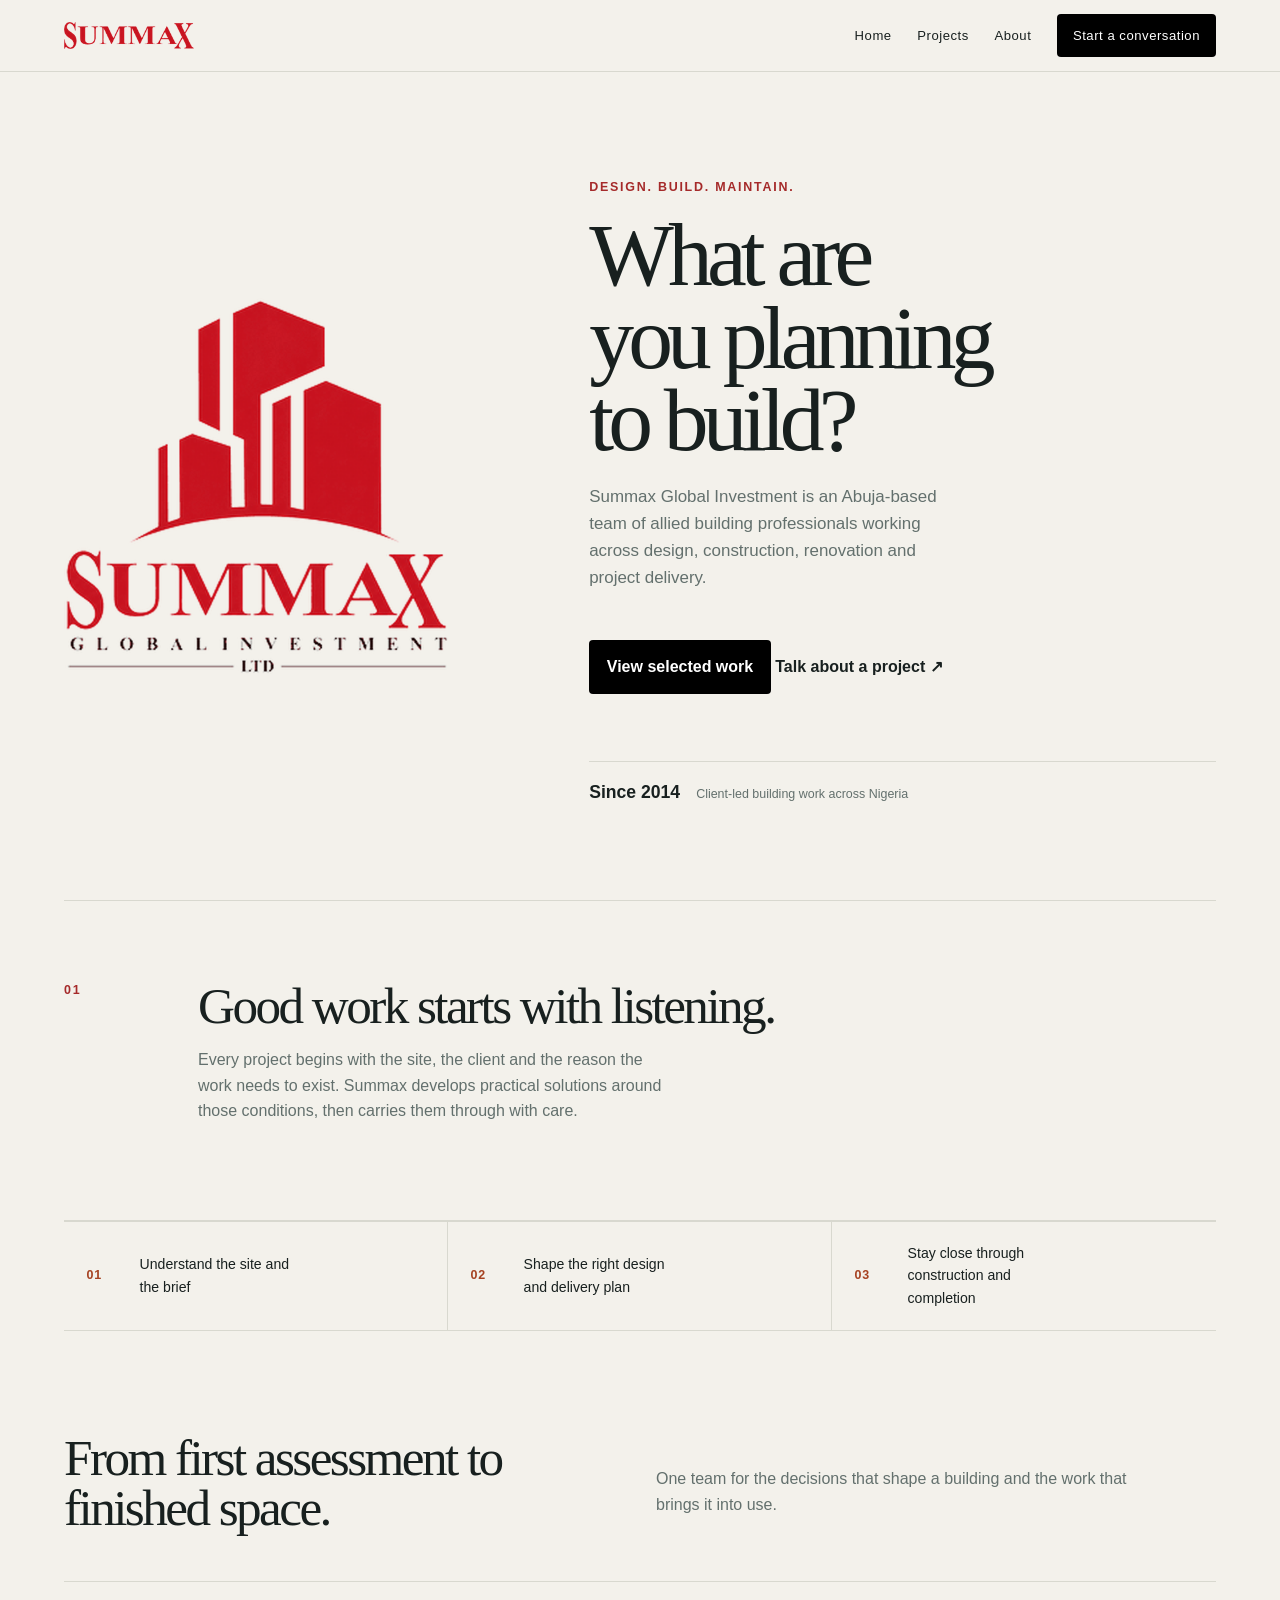
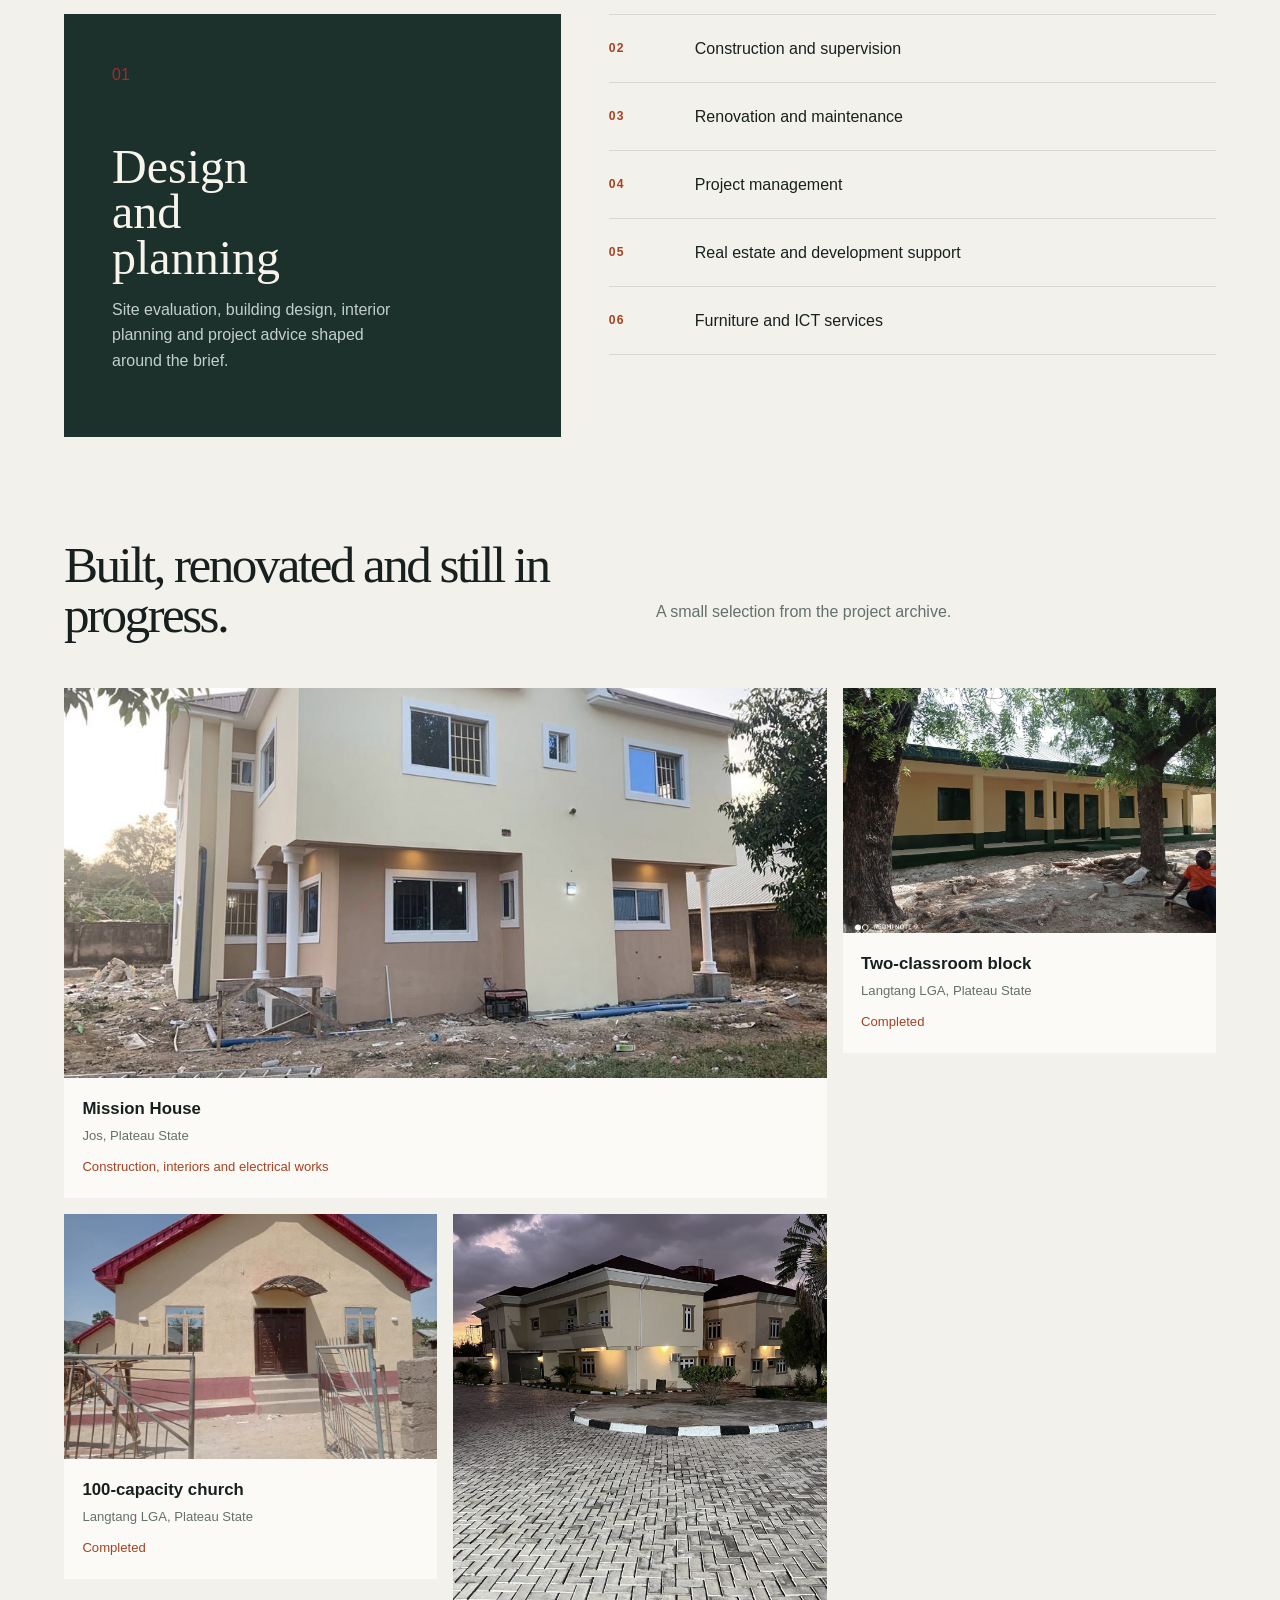
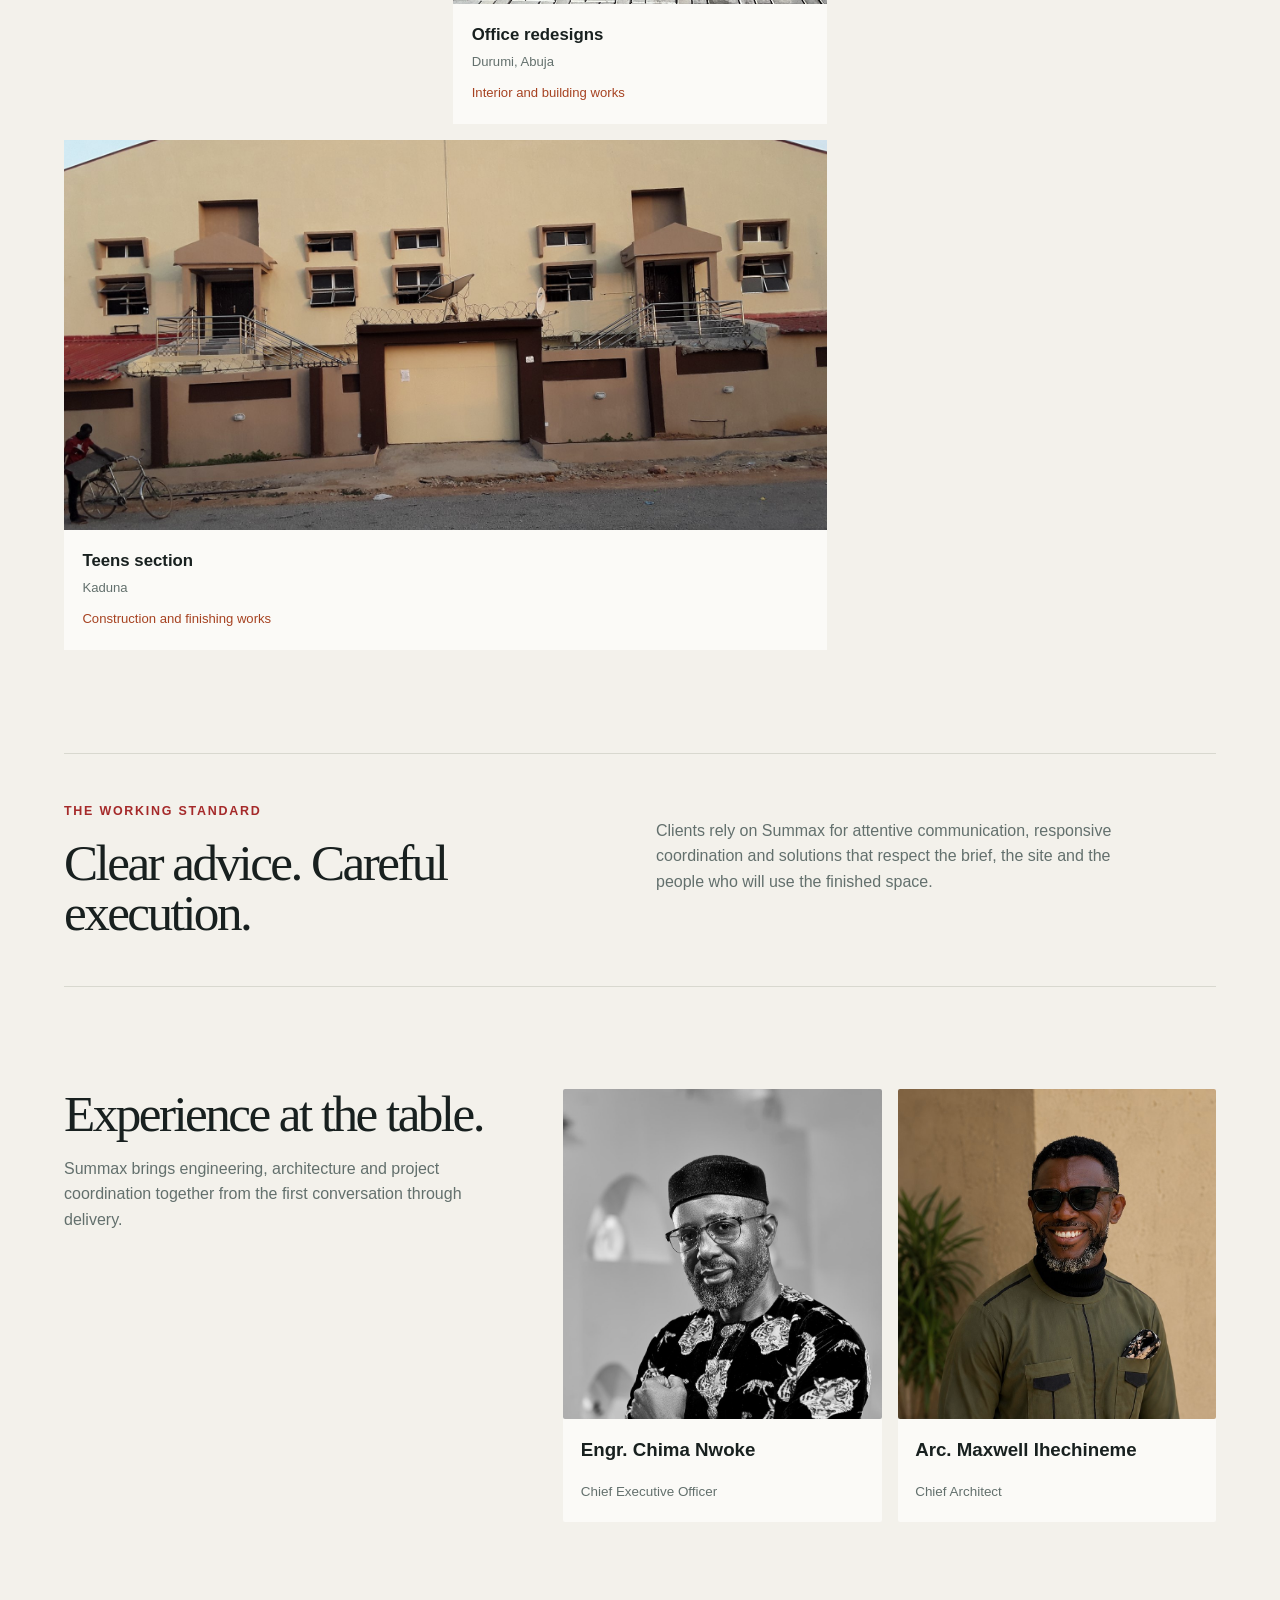
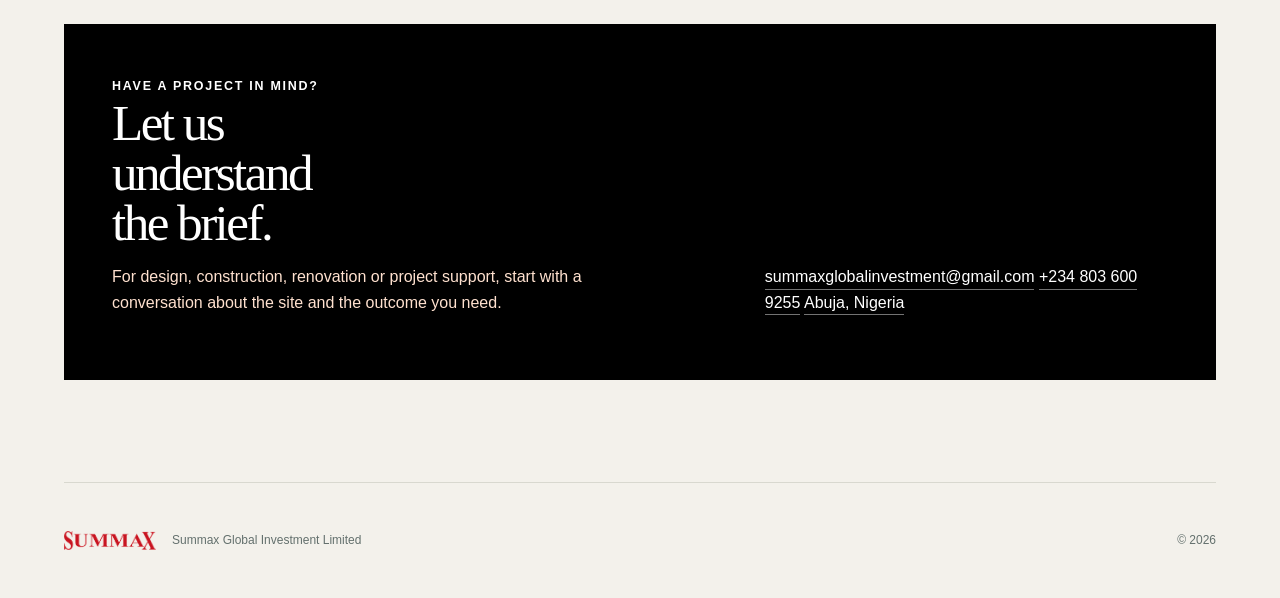
==== commit 6787dbc5: "push latest changes" ====
--- a/index.html
+++ b/index.html
@@ -251,7 +251,7 @@
 </div>
 <div id="contact" class="contact-panel">
 <div>
-<span class="kicker">Have a project in mind?</span>
+<span class="kicker-box">Have a project in mind?</span>
 <h2>
 Let us understand the brief.
 </h2>
--- a/styles.css
+++ b/styles.css
@@ -121,6 +121,13 @@
 .approach-strip span { max-width: 20ch; font-size: .88rem; }
 
 .kicker, .section-index {
+  color: brown !important;
+  font-size: .78rem;
+  font-weight: 700;
+  letter-spacing: .14em;
+  text-transform: uppercase;
+}
+.kicker-box {
   color: white !important;
   font-size: .78rem;
   font-weight: 700;
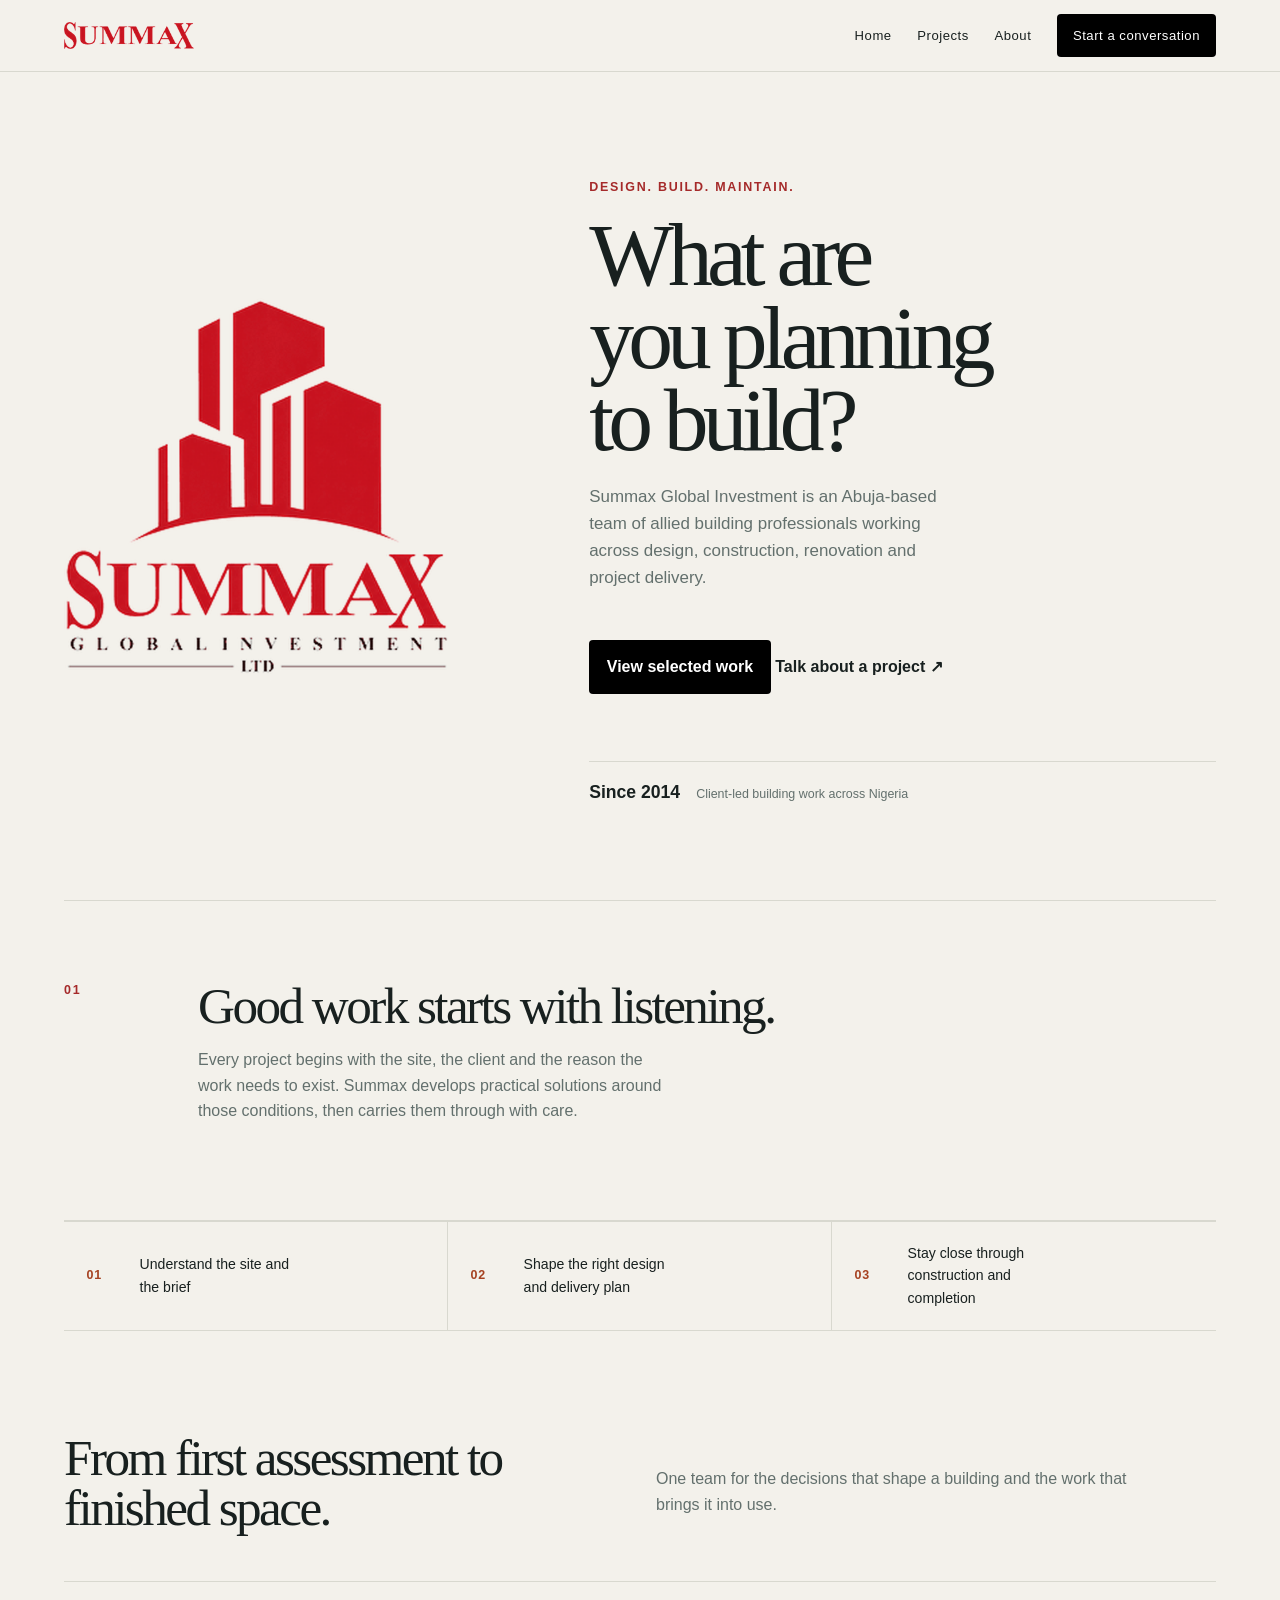
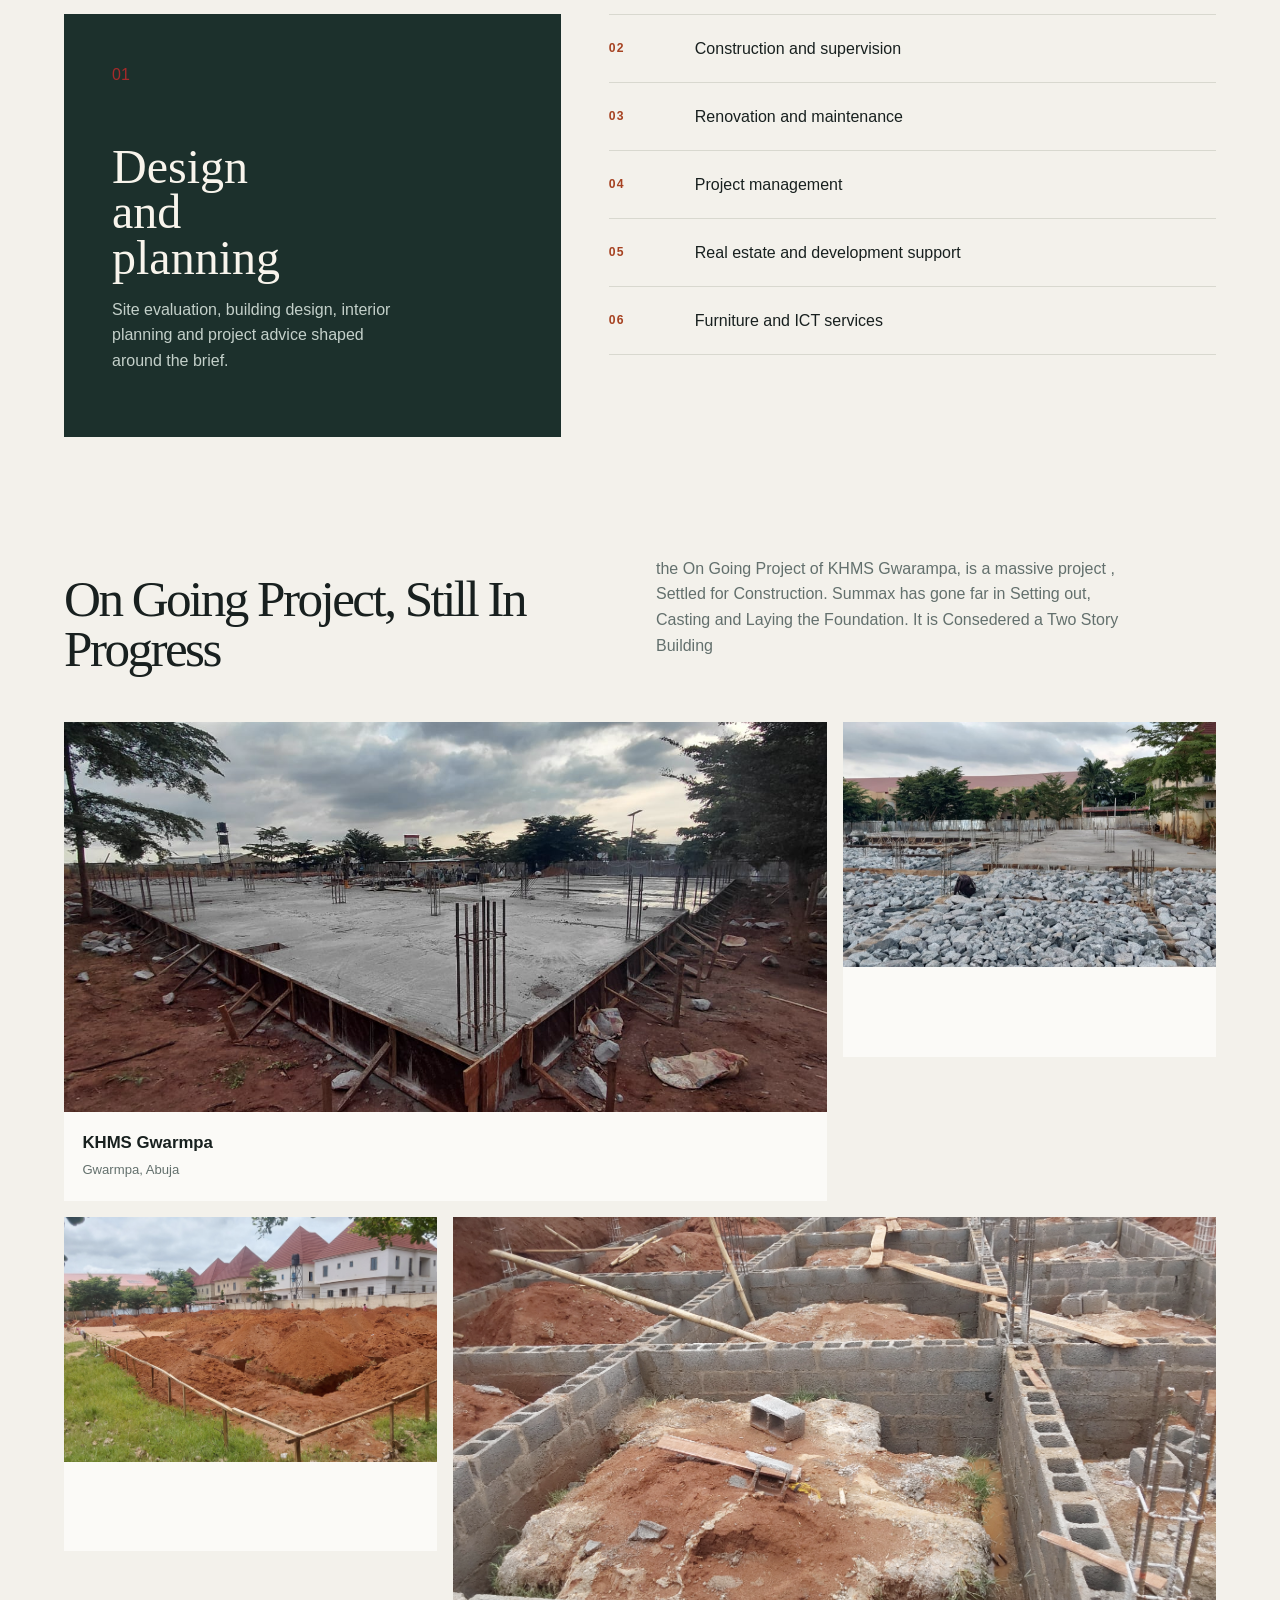
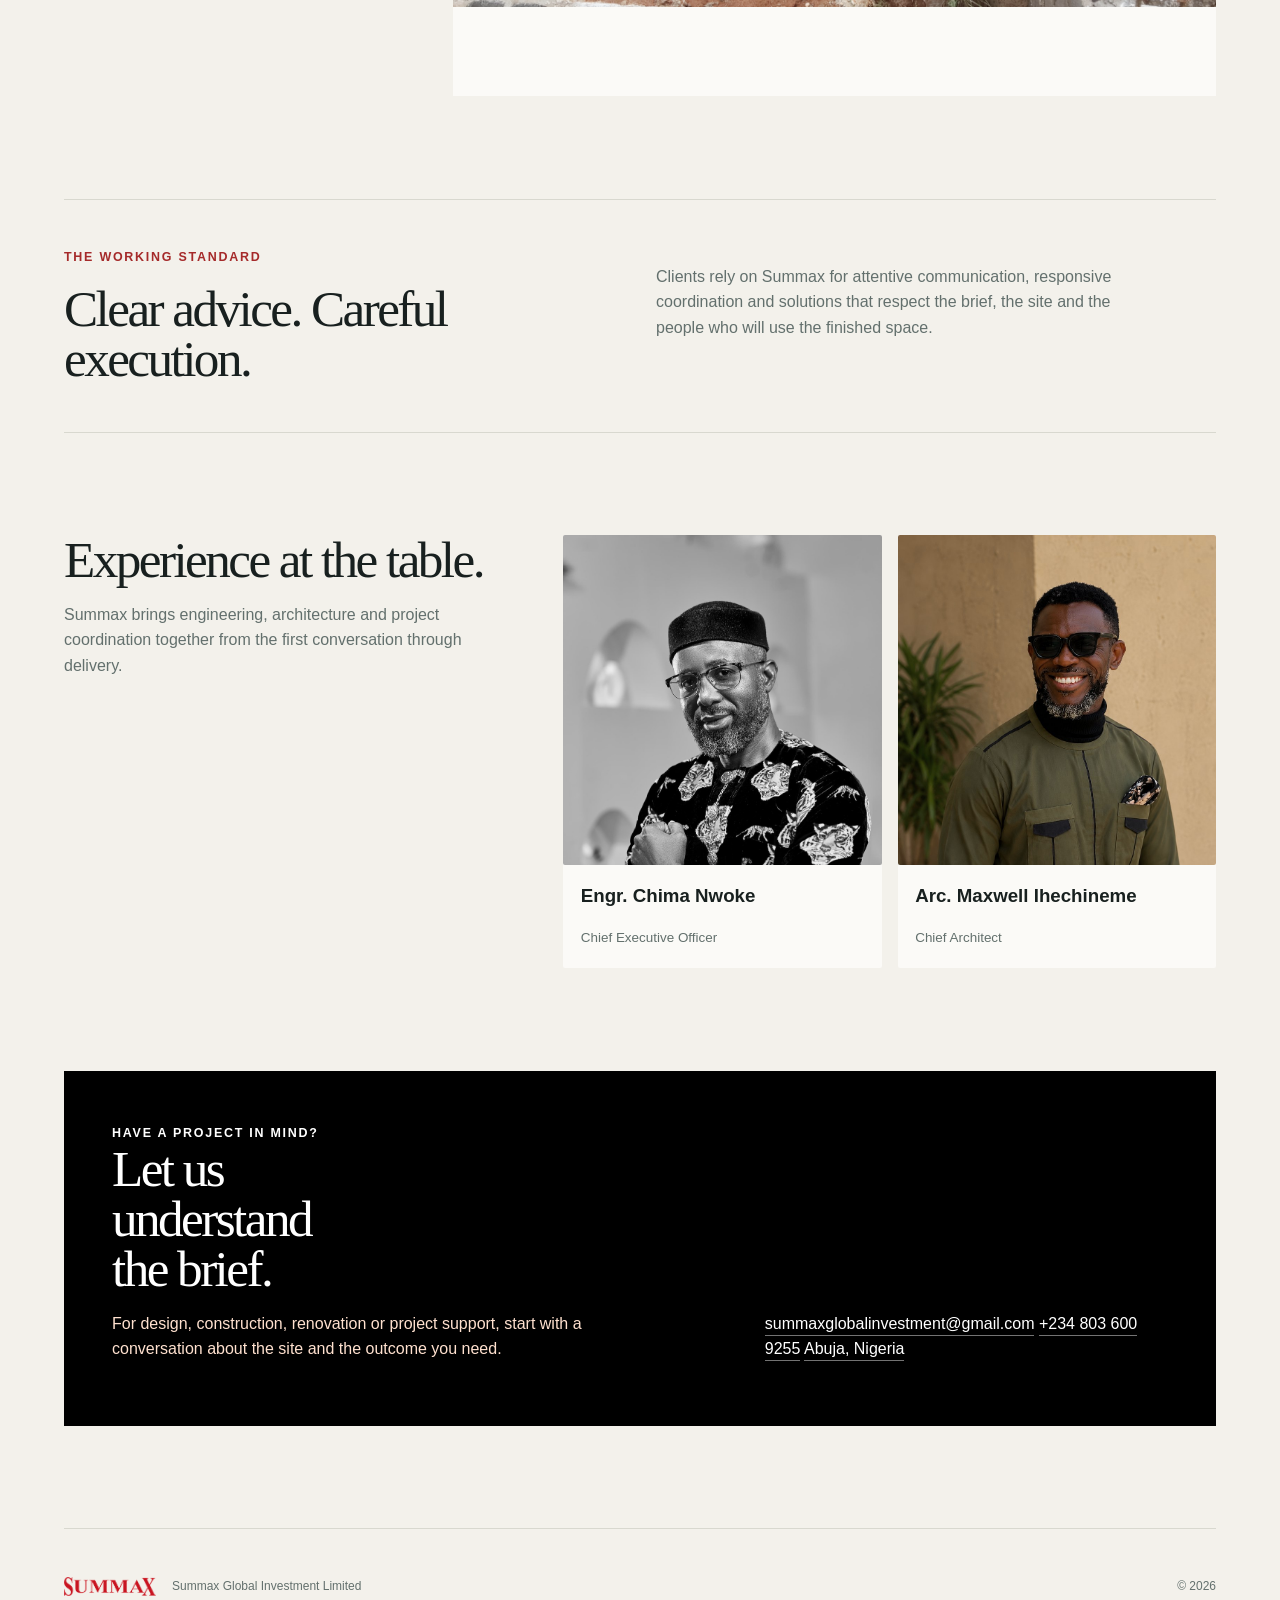
==== commit e25171d4: "pushing latest changes" ====
--- a/index.html
+++ b/index.html
@@ -139,71 +139,48 @@
 <h2 id="projects">Selected work</h2>
 <div class="section-heading section-heading-projects">
 <h2>
-Built, renovated and still in progress.
+On Going Project, Still In Progress
 </h2>
-<p>
-A small selection from the project archive.
-</p>
+	<p>
+		the On Going Project of KHMS Gwarampa, is a massive project , Settled for Construction. Summax 
+		has gone far in Setting out, Casting and Laying the Foundation. It is Consedered a Two Story 
+		Building
+	</p>
+	
+
 </div>
 <div class="project-grid">
 <div class="project-card project-card-wide">
-<img src="assets/projects/mission-house-back.jpg" alt="Mission House exterior and surrounding site">
+<img src="assets/source-archive/IMG-20261007-WA0139.jpg" alt="Mission House exterior and surrounding site">
 <div class="project-copy">
-<h3>
-Mission House
+	<h3>
+		KHMS Gwarmpa 
 </h3>
 <p>
-Jos, Plateau State
-</p>
-<span>Construction, interiors and electrical works</span>
-</div>
-</div>
+	Gwarmpa, Abuja
+</p>
+
+</div>
+</div>
+
 <div class="project-card">
-<img src="assets/projects/langtang-school.jpg" alt="Completed classroom block at Langtang">
+<img src="assets/source-archive/IMG-20261007-WA0141.jpg" alt="Front elevation of a 100-capacity church">
 <div class="project-copy">
-<h3>
-Two-classroom block
-</h3>
-<p>
-Langtang LGA, Plateau State
-</p>
-<span>Completed</span>
+	<br></br>
 </div>
 </div>
 <div class="project-card">
-<img src="assets/projects/church-front.jpg" alt="Front elevation of a 100-capacity church">
+<img src="assets/source-archive/20260622_130729.jpg" alt="Redesigned Living Faith Church office in Durumi">
 <div class="project-copy">
-<h3>
-100-capacity church
-</h3>
-<p>
-Langtang LGA, Plateau State
-</p>
-<span>Completed</span>
-</div>
-</div>
-<div class="project-card project-card-tall">
-<img src="assets/projects/durumi-office.jpg" alt="Redesigned Living Faith Church office in Durumi">
+	<br></br>
+</div>
+</div>
+<div class="project-card project-card-wide">
+<img src="assets/source-archive/20260818_121922.jpg" alt="Living Faith Church teens section under construction">
 <div class="project-copy">
-<h3>
-Office redesigns
-</h3>
-<p>
-Durumi, Abuja
-</p>
-<span>Interior and building works</span>
-</div>
-</div>
-<div class="project-card project-card-wide">
-<img src="assets/projects/teens-church.jpg" alt="Living Faith Church teens section under construction">
-<div class="project-copy">
-<h3>
-Teens section
-</h3>
-<p>
-Kaduna
-</p>
-<span>Construction and finishing works</span>
+	<br></br>
+
+
 </div>
 </div>
 </div>
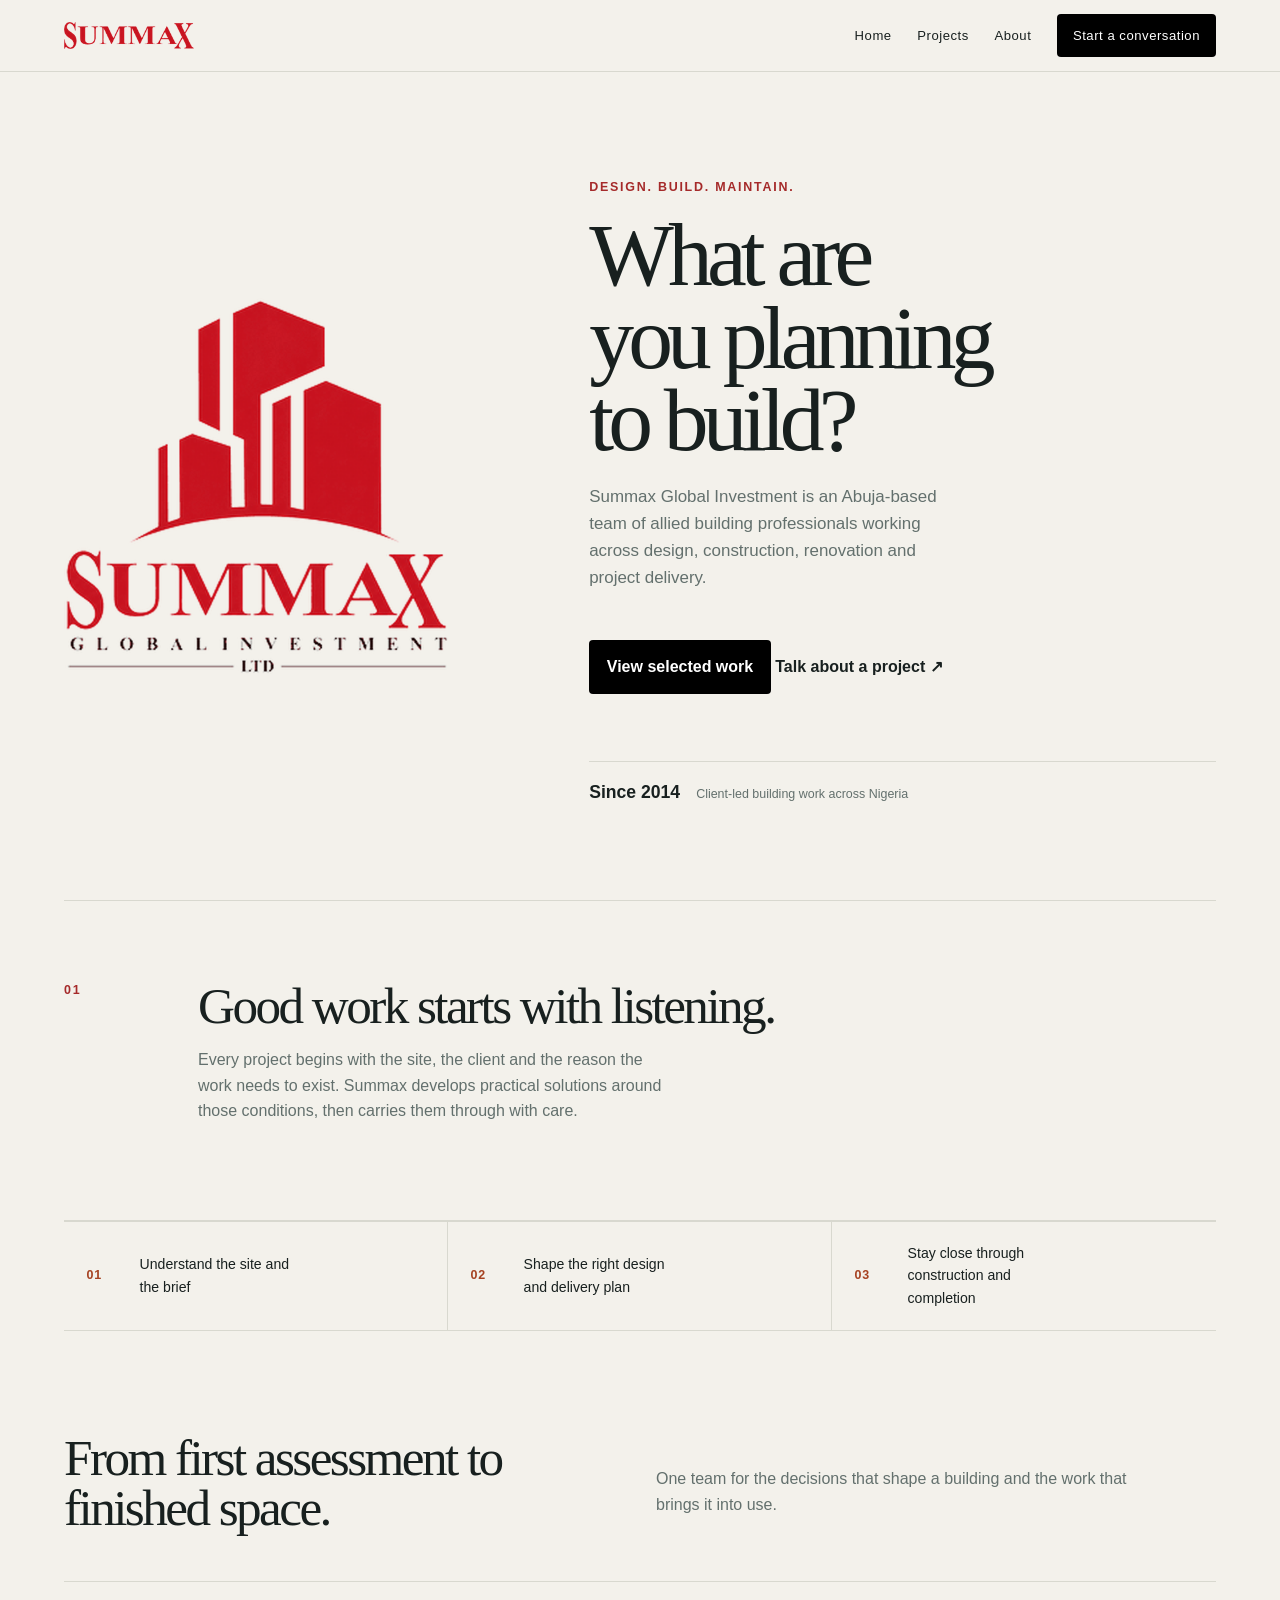
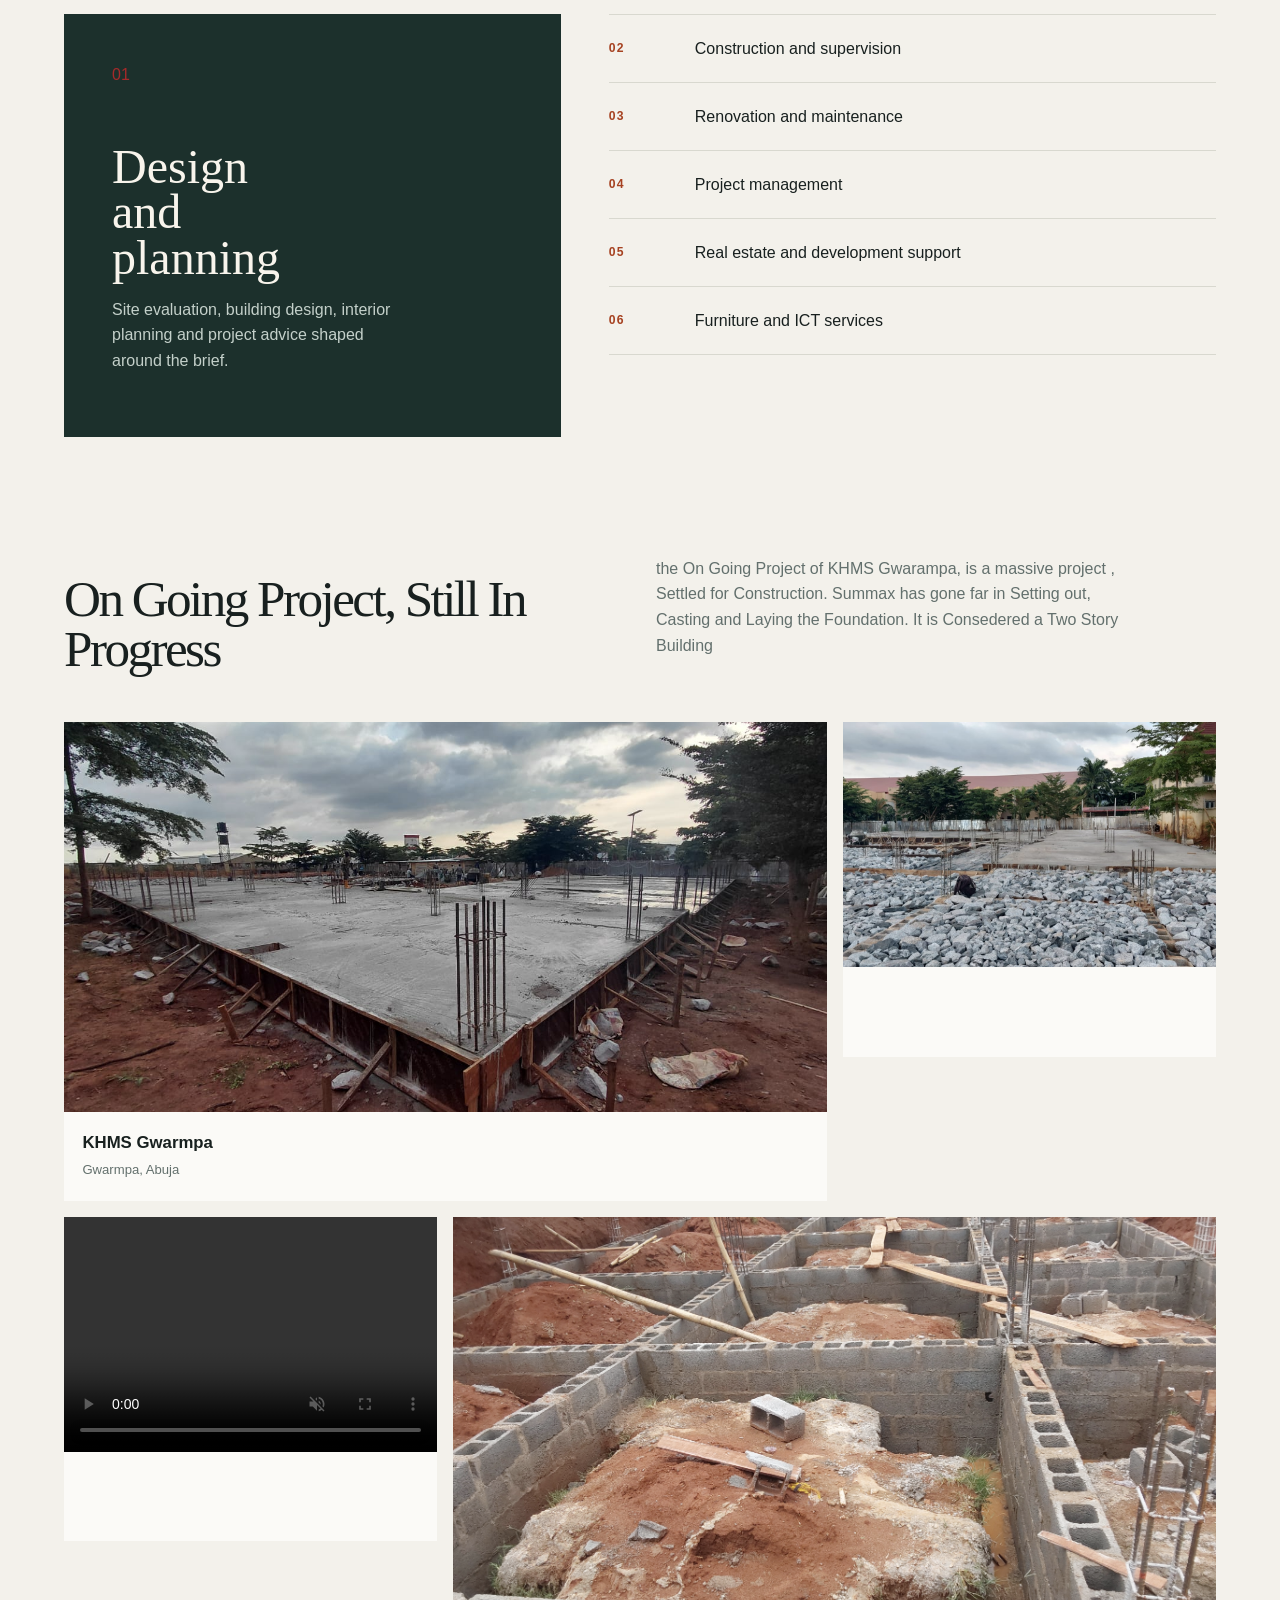
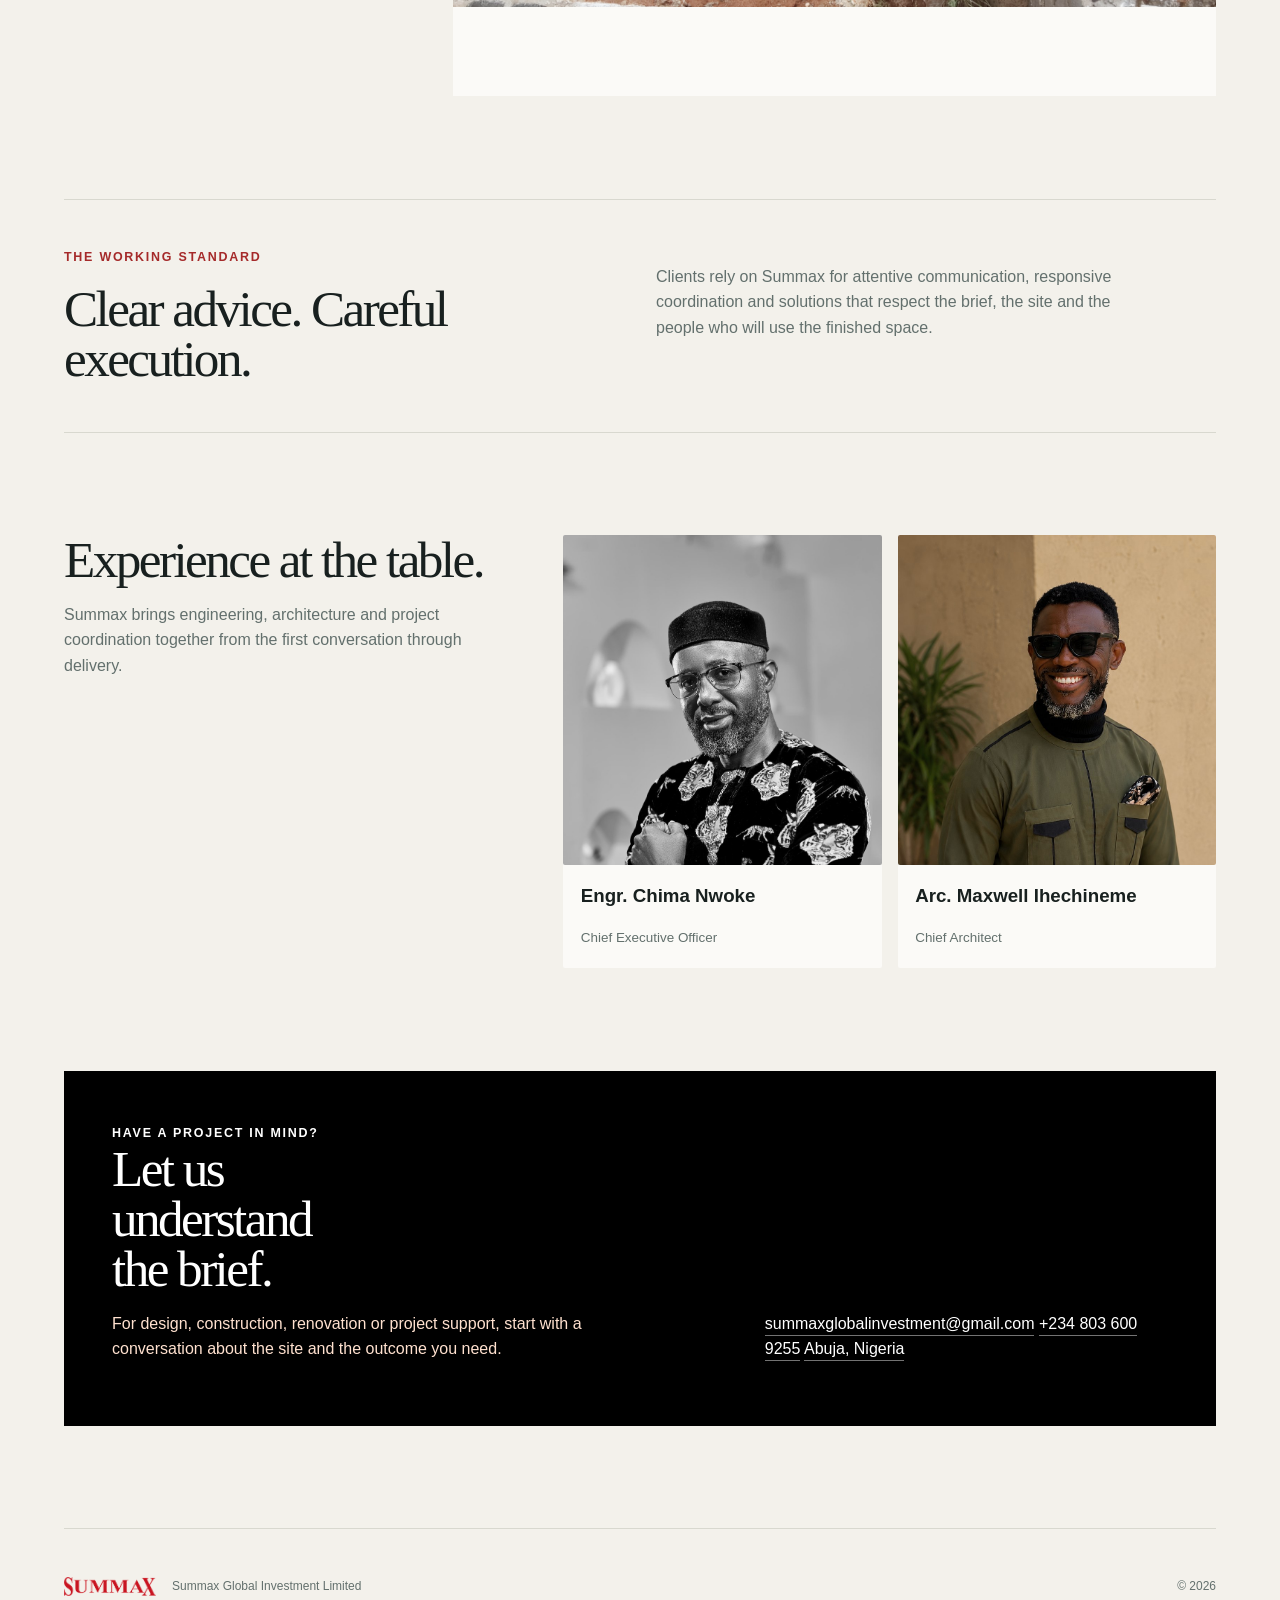
==== commit 8fbc64c5: "pushing latest changes" ====
--- a/index.html
+++ b/index.html
@@ -170,8 +170,12 @@
 </div>
 </div>
 <div class="project-card">
-<img src="assets/source-archive/20260622_130729.jpg" alt="Redesigned Living Faith Church office in Durumi">
-<div class="project-copy">
+
+	<video autoplay="" muted="" playsinline="" controls="" loop="">
+		<source src="assets/source-archive/VID-20261007-WA0137.mp4" type="video/mp4">
+</video>
+
+	<div class="project-copy">
 	<br></br>
 </div>
 </div>
--- a/styles.css
+++ b/styles.css
@@ -191,6 +191,47 @@
 .service-list { border-top: 1px solid var(--line); }
 .service-list div { display: grid; grid-template-columns: 70px 1fr; gap: 1rem; align-items: center; min-height: 68px; border-bottom: 1px solid var(--line); }
 .service-list strong { color: var(--accent-dark); font-size: .76rem; letter-spacing: .1em; }
+/* TABLETS */
+@media (max-width: 900px) {
+
+    .project-grid {
+        grid-template-columns: repeat(6, minmax(0, 1fr));
+        gap: 15px;
+    }
+
+    .project-card,
+    .project-card-wide,
+    .project-card-tall {
+        grid-column: span 3;
+    }
+
+    .project-card img,
+    .project-card video {
+        height: 280px;
+    }
+}
+
+/* MOBILE */
+@media (max-width: 600px) {
+
+    .project-grid {
+        grid-template-columns: 1fr;
+        gap: 15px;
+    }
+
+    .project-card,
+    .project-card-wide,
+    .project-card-tall {
+        grid-column: 1 / -1;
+    }
+
+    .project-card img,
+    .project-card video {
+        height: 240px;
+    }
+}
+
+
 .project-grid { display: grid; grid-template-columns: repeat(12, 1fr); gap: 1rem; align-items: start; }
 .project-card { grid-column: span 4; background: var(--surface); }
 .project-card-wide { grid-column: span 8; }
@@ -199,6 +240,7 @@
 .project-card-wide img { height: 390px; }
 .project-card-tall img { height: 390px; }
 .project-card:hover img { transform: scale(1.015); filter: saturate(1); }
+.project-card video { width: 100%; height: 235px; object-fit: cover; display: block; filter: saturate(.8); transition: transform .45s ease, filter .45s ease; }
 .project-copy { padding: 1.1rem 1.15rem 1.3rem; }
 .project-copy h3 { margin: 0 0 .15rem; font-size: 1.05rem; font-weight: 700; }
 .project-copy p, .project-copy span { margin: 0; color: var(--muted); font-size: .82rem; }
